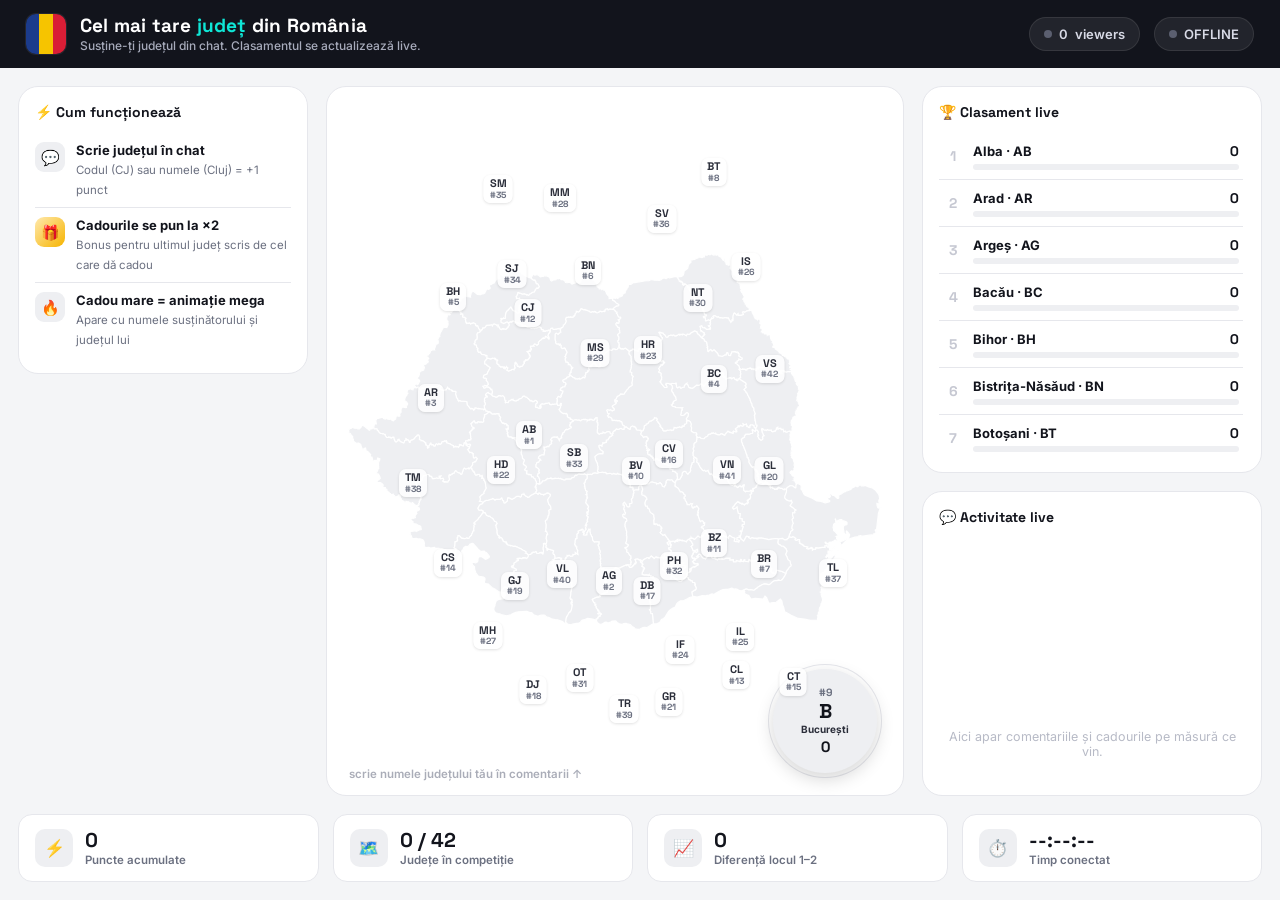
==== static/index.html @ 843eeaa1 "Add files via upload" ====
<!DOCTYPE html>
<html lang="ro">
<head>
<meta charset="UTF-8">
<meta name="viewport" content="width=device-width, initial-scale=1.0">
<title>Cel mai tare județ din România</title>
<link rel="preconnect" href="https://fonts.googleapis.com">
<link href="https://fonts.googleapis.com/css2?family=Space+Grotesk:wght@500;700&family=Inter:wght@500;600;700;800&display=swap" rel="stylesheet">
<link rel="stylesheet" href="/static/style.css">
</head>
<body>
<div class="app">

  <!-- ===================== HEADER ===================== -->
  <header class="header">
    <div class="brand">
      <div class="flag-chip"><i></i><i></i><i></i></div>
      <div>
        <h1>Cel mai tare <b>județ</b> din România</h1>
        <p>Susține-ți județul din chat. Clasamentul se actualizează live.</p>
      </div>
    </div>
    <div class="header-right">
      <div class="pill" id="viewersPill">
        <span class="dot"></span>
        <span id="viewersCount">0</span> viewers
      </div>
      <div class="pill" id="livePill">
        <span class="dot"></span>
        <span id="liveLabel">OFFLINE</span>
      </div>
    </div>
  </header>

  <!-- ===================== MAIN GRID ===================== -->
  <div class="main">

    <!-- LEFT: legenda (doar informativ, fara controale - pagina asta se filmeaza) -->
    <div class="left-col">
      <div class="panel">
        <div class="panel-title">⚡ Cum funcționează</div>
        <div class="legend-item">
          <div class="legend-ic">💬</div>
          <div class="legend-txt">
            <b>Scrie județul în chat</b>
            <span>Codul (CJ) sau numele (Cluj) = +1 punct</span>
          </div>
        </div>
        <div class="legend-item">
          <div class="legend-ic gift">🎁</div>
          <div class="legend-txt">
            <b>Cadourile se pun la ×2</b>
            <span>Bonus pentru ultimul județ scris de cel care dă cadou</span>
          </div>
        </div>
        <div class="legend-item">
          <div class="legend-ic">🔥</div>
          <div class="legend-txt">
            <b>Cadou mare = animație mega</b>
            <span>Apare cu numele susținătorului și județul lui</span>
          </div>
        </div>
      </div>
    </div>

    <!-- CENTER: map -->
    <div class="panel map-col">
      <svg id="map-svg" viewBox="0 0 612.36395 432.29416" xmlns="http://www.w3.org/2000/svg">
        <g id="path-group"></g>
      </svg>
      <div class="map-hint">scrie numele județului tău în comentarii ↑</div>

      <!-- Bucuresti e prea mic pe harta, ca sa fie citibil primeste propriul cerc -->
      <div class="buc-circle" id="bucCircle">
        <span class="buc-rank" id="bucRank">#—</span>
        <span class="buc-code">B</span>
        <span class="buc-name">București</span>
        <span class="buc-score num" id="bucScore">0</span>
      </div>
    </div>

    <!-- RIGHT: leaderboard + activity feed -->
    <div class="right-col">
      <div class="panel board-panel">
        <div class="panel-title">🏆 Clasament live</div>
        <div class="board-list" id="boardList"></div>
      </div>
      <div class="panel feed-panel">
        <div class="panel-title">💬 Activitate live</div>
        <div class="feed-list" id="feedList">
          <div class="feed-empty">Aici apar comentariile și cadourile pe măsură ce vin.</div>
        </div>
      </div>
    </div>

  </div>

  <!-- ===================== BOTTOM STATS ===================== -->
  <div class="stats-bar">
    <div class="stat-card">
      <div class="stat-ic">⚡</div>
      <div>
        <div class="stat-num" id="statTotal">0</div>
        <div class="stat-lbl">Puncte acumulate</div>
      </div>
    </div>
    <div class="stat-card">
      <div class="stat-ic">🗺️</div>
      <div>
        <div class="stat-num" id="statActive">0 / 42</div>
        <div class="stat-lbl">Județe în competiție</div>
      </div>
    </div>
    <div class="stat-card">
      <div class="stat-ic">📈</div>
      <div>
        <div class="stat-num" id="statGap">0</div>
        <div class="stat-lbl">Diferență locul 1–2</div>
      </div>
    </div>
    <div class="stat-card">
      <div class="stat-ic">⏱️</div>
      <div>
        <div class="stat-num" id="statTime">--:--:--</div>
        <div class="stat-lbl">Timp conectat</div>
      </div>
    </div>
  </div>

</div>

<div class="gift-overlay" id="giftOverlay"></div>

<script src="/static/data/romania.js"></script>
<script src="/static/app.js"></script>
</body>
</html>
---- static/style.css ----
:root{
  --ink:#12141C;
  --ink-soft:#2B2E3A;
  --paper:#FFFFFF;
  --canvas:#F4F5F7;
  --line:#E6E7EC;
  --muted:#6B7080;

  --flag-blue:#1B3B8C;
  --flag-yellow:#F6C400;
  --flag-red:#D91E36;

  --cyan:#0FE6D6;
  --pink:#FF2D6A;

  --grey-fill:#EEEFF2;
  --gold:#F6B400;

  --radius-lg:20px;
  --radius-md:14px;
  --radius-sm:9px;
}

*{box-sizing:border-box;}
html,body{
  margin:0;padding:0;
  width:100%; height:100%;
  background:var(--canvas);
  color:var(--ink);
  font-family:'Inter',sans-serif;
  -webkit-font-smoothing:antialiased;
  overflow:hidden;
}
.num, .mono-num{
  font-family:'Space Grotesk',sans-serif;
  font-variant-numeric:tabular-nums;
}

/* ================= LAYOUT ================= */
.app{
  display:flex;
  flex-direction:column;
  width:100vw;height:100vh;
}

/* ---------- HEADER ---------- */
.header{
  flex-shrink:0;
  background:var(--ink);
  color:#fff;
  padding:14px 26px;
  display:flex;
  align-items:center;
  justify-content:space-between;
  gap:20px;
}
.brand{
  display:flex;
  align-items:center;
  gap:14px;
}
.flag-chip{
  width:40px;height:40px;
  border-radius:10px;
  overflow:hidden;
  display:flex;
  flex-shrink:0;
  box-shadow:0 0 0 1px rgba(255,255,255,0.08);
}
.flag-chip i{ flex:1; display:block; }
.flag-chip i:nth-child(1){ background:var(--flag-blue); }
.flag-chip i:nth-child(2){ background:var(--flag-yellow); }
.flag-chip i:nth-child(3){ background:var(--flag-red); }
.brand h1{
  font-family:'Space Grotesk',sans-serif;
  font-size:19px;
  font-weight:700;
  line-height:1.15;
  margin:0;
  letter-spacing:0.2px;
}
.brand h1 b{ color:var(--cyan); font-weight:700; }
.brand p{
  margin:2px 0 0;
  font-size:12px;
  color:#A7ABBB;
  font-weight:500;
}

.header-right{
  display:flex;
  align-items:center;
  gap:14px;
}
.pill{
  display:flex;align-items:center;gap:7px;
  background:rgba(255,255,255,0.07);
  border:1px solid rgba(255,255,255,0.09);
  padding:8px 14px;
  border-radius:30px;
  font-size:13px;
  font-weight:600;
  color:#D8DAE6;
  white-space:nowrap;
}
.pill .dot{
  width:8px;height:8px;border-radius:50%;
  background:#5B5F70;
}
.pill.live .dot{
  background:var(--pink);
  animation:pulseDot 1.1s ease-in-out infinite;
}
.pill.live{ color:#fff; }
@keyframes pulseDot{
  0%,100%{ transform:scale(1); opacity:1; }
  50%{ transform:scale(1.6); opacity:0.5; }
}

/* ================= MAIN GRID ================= */
.main{
  flex:1;
  display:grid;
  grid-template-columns:290px 1fr 340px;
  gap:18px;
  padding:18px;
  min-height:0;
}

.panel{
  background:var(--paper);
  border:1px solid var(--line);
  border-radius:var(--radius-lg);
  padding:16px;
}
.panel-title{
  font-family:'Space Grotesk',sans-serif;
  font-size:14px;
  font-weight:700;
  display:flex;
  align-items:center;
  gap:7px;
  margin:0 0 12px;
}

/* ---------- LEFT COLUMN ---------- */
.left-col{
  display:flex;
  flex-direction:column;
  gap:14px;
  min-height:0;
  overflow-y:auto;
}
.conn-status{
  display:flex;
  align-items:center;
  gap:9px;
  font-size:13px;
  font-weight:700;
  padding:9px 12px;
  border-radius:var(--radius-sm);
  background:var(--grey-fill);
  color:var(--muted);
  margin-bottom:12px;
}
.conn-status .dot{
  width:8px;height:8px;border-radius:50%;
  background:var(--muted);
  flex-shrink:0;
}
.conn-status.on{
  background:#E8FBF6;
  color:#0C8C74;
}
.conn-status.on .dot{
  background:#12C88E;
  animation:pulseDot 1.1s ease-in-out infinite;
}

.field-label{
  font-size:11.5px;
  font-weight:700;
  color:var(--muted);
  margin-bottom:6px;
  display:block;
}
.text-input{
  width:100%;
  font-size:14.5px;
  font-weight:600;
  font-family:'Inter',sans-serif;
  padding:11px 13px;
  border-radius:var(--radius-sm);
  border:1.5px solid var(--line);
  outline:none;
  color:var(--ink);
  background:#fff;
}
.text-input:focus{ border-color:var(--flag-blue); }
.text-input::placeholder{ color:#B7BAC6; font-weight:500; }

.btn{
  border:none; cursor:pointer;
  font-family:'Inter',sans-serif;
  font-weight:700;
  font-size:13.5px;
  border-radius:var(--radius-sm);
  padding:11px 16px;
  transition:transform 0.1s ease, filter 0.15s ease, opacity .15s ease;
  width:100%;
}
.btn:active{ transform:scale(0.97); }
.btn:disabled{ opacity:0.5; cursor:not-allowed; }
.btn-primary{ background:var(--ink); color:#fff; margin-top:9px; }
.btn-primary:hover:not(:disabled){ filter:brightness(1.3); }
.btn-danger{ background:#FCEBEE; color:var(--flag-red); margin-top:9px; }
.btn-danger:hover:not(:disabled){ background:#F8D6DC; }
.btn-ghost{
  background:transparent; color:var(--muted);
  border:1.5px solid var(--line);
  font-size:12.5px; padding:8px 12px;
}
.btn-ghost:hover{ border-color:var(--ink); color:var(--ink); }

.legend-item{
  display:flex; gap:11px; align-items:flex-start;
  padding:9px 0;
  border-bottom:1px solid var(--line);
}
.legend-item:last-child{ border-bottom:none; }
.legend-ic{
  width:30px;height:30px;flex-shrink:0;
  border-radius:9px;
  display:flex;align-items:center;justify-content:center;
  font-size:15px;
  background:var(--grey-fill);
}
.legend-ic.gift{ background:linear-gradient(135deg,#FFE9AE,var(--gold)); }
.legend-txt b{ display:block; font-size:13px; font-weight:700; }
.legend-txt span{ font-size:11.5px; color:var(--muted); }

details.test-mode{ margin-top:2px; }
details.test-mode summary{
  cursor:pointer;
  font-size:12px;
  font-weight:700;
  color:var(--muted);
  list-style:none;
  display:flex;
  align-items:center;
  gap:6px;
  padding:6px 0;
}
details.test-mode summary::-webkit-details-marker{ display:none; }
details.test-mode summary:before{ content:'▸'; transition:transform .15s; }
details.test-mode[open] summary:before{ transform:rotate(90deg); }
.test-body{ display:flex; flex-direction:column; gap:8px; padding-top:8px; }
.test-body .row-btns{ display:flex; gap:8px; }
.test-body .btn{ margin-top:0; }

/* ---------- MAP COLUMN ---------- */
.map-col{
  position:relative;
  display:flex;
  align-items:center;
  justify-content:center;
  padding:10px;
  overflow:hidden;
}
#map-svg{ width:96%; height:96%; }
.jud{
  stroke:#fff;
  stroke-width:1.3;
  fill:var(--grey-fill);
  cursor:pointer;
  transition:fill 0.5s ease, filter 0.25s ease, stroke 0.4s ease, stroke-width 0.3s ease;
}
.jud:hover{ filter:brightness(0.96); }
.jud.pulseGift{ animation:giftPulse 1.15s ease-out; }

/* ---- top 5 judete: contur special pe culoarea rangului ---- */
.jud.top5{ stroke-width:2.4; }
.jud.tier-1{ stroke:#F6C400; filter:drop-shadow(0 0 8px rgba(246,196,0,0.85)); }
.jud.tier-2{ stroke:#9AA0AC; filter:drop-shadow(0 0 6px rgba(154,160,172,0.7)); }
.jud.tier-3{ stroke:#C97A4A; filter:drop-shadow(0 0 6px rgba(201,122,74,0.7)); }
.jud.tier-4{ stroke:#0FE6D6; filter:drop-shadow(0 0 6px rgba(15,230,214,0.65)); }
.jud.tier-5{ stroke:#FF2D6A; filter:drop-shadow(0 0 6px rgba(255,45,106,0.65)); }
@keyframes giftPulse{
  0%{ filter:brightness(1) drop-shadow(0 0 0 rgba(15,230,214,0)); }
  30%{ filter:brightness(1.4) drop-shadow(0 0 24px rgba(15,230,214,0.95)); }
  100%{ filter:brightness(1) drop-shadow(0 0 0 rgba(15,230,214,0)); }
}

.rank-badge{
  position:absolute;
  transform:translate(-50%,-50%);
  pointer-events:none;
  display:flex; flex-direction:column; align-items:center;
  gap:1px;
  padding:3px 6px;
  border-radius:7px;
  background:rgba(255,255,255,0.82);
  box-shadow:0 1px 3px rgba(0,0,0,0.12);
  font-family:'Space Grotesk',sans-serif;
  font-weight:700;
  font-size:11px;
  color:var(--ink-soft);
  line-height:1.05;
  white-space:nowrap;
}
.rank-badge .rk{
  font-size:9px;
  color:var(--muted);
  font-weight:700;
}
/* top 5 judete: badge colorat dupa rang */
.rank-badge.tier-1{ background:#FFF6DA; color:#8A6400; box-shadow:0 0 0 1.5px #F6C400; }
.rank-badge.tier-1 .rk{ color:#B98A00; }
.rank-badge.tier-2{ background:#F1F2F5; color:#4B5160; box-shadow:0 0 0 1.5px #9AA0AC; }
.rank-badge.tier-2 .rk{ color:#767C89; }
.rank-badge.tier-3{ background:#FBEBE0; color:#8A4A22; box-shadow:0 0 0 1.5px #C97A4A; }
.rank-badge.tier-3 .rk{ color:#A05F32; }
.rank-badge.tier-4{ background:#E3FBF9; color:#0A7E76; box-shadow:0 0 0 1.5px #0FE6D6; }
.rank-badge.tier-4 .rk{ color:#0A9B90; }
.rank-badge.tier-5{ background:#FFE9F0; color:#B4184A; box-shadow:0 0 0 1.5px #FF2D6A; }
.rank-badge.tier-5 .rk{ color:#D91E58; }
.rank-badge.tier-1{ font-size:12.5px; }

.map-hint{
  position:absolute;
  bottom:14px; left:22px;
  font-size:11.5px;
  color:#AAADB8;
  font-weight:600;
}

/* ---- cercul separat pentru Bucuresti (prea mic pe harta reala) ---- */
.buc-circle{
  position:absolute;
  right:26px; bottom:22px;
  width:104px; height:104px;
  border-radius:50%;
  background:var(--grey-fill);
  display:flex; flex-direction:column; align-items:center; justify-content:center;
  gap:1px;
  box-shadow:0 6px 18px rgba(0,0,0,0.16), 0 0 0 4px #fff, 0 0 0 5px var(--line);
  cursor:default;
  transition:background 0.5s ease, box-shadow 0.3s ease;
}
.buc-circle .buc-rank{
  font-family:'Space Grotesk',sans-serif;
  font-size:10.5px; font-weight:700; color:var(--muted);
}
.buc-circle .buc-code{
  font-family:'Space Grotesk',sans-serif;
  font-size:20px; font-weight:700; color:var(--ink); line-height:1.1;
}
.buc-circle .buc-name{
  font-size:10px; font-weight:700; color:var(--ink-soft);
}
.buc-circle .buc-score{
  font-size:15px; font-weight:700; color:var(--ink); margin-top:1px;
}
.buc-circle.pulseGift{ animation:giftPulse 1.15s ease-out; }
.buc-circle.top5{ box-shadow:0 6px 18px rgba(0,0,0,0.16), 0 0 0 4px #fff, 0 0 0 6px currentColor; }
.buc-circle.tier-1{ color:#F6C400; }
.buc-circle.tier-2{ color:#9AA0AC; }
.buc-circle.tier-3{ color:#C97A4A; }
.buc-circle.tier-4{ color:#0FE6D6; }
.buc-circle.tier-5{ color:#FF2D6A; }

/* floating +1 / +2 pop */
.float-pop{
  position:fixed;
  font-family:'Space Grotesk',sans-serif;
  font-weight:700;
  font-size:22px;
  color:var(--flag-red);
  pointer-events:none;
  z-index:40;
  animation:floatUp 1.15s ease-out forwards;
  text-shadow:0 0 4px #fff,0 0 4px #fff;
}
.float-pop.gift{ color:#0C8C74; font-size:26px; }
@keyframes floatUp{
  0%{ opacity:0; transform:translate(-50%,0) scale(0.6); }
  15%{ opacity:1; transform:translate(-50%,-8px) scale(1.15); }
  100%{ opacity:0; transform:translate(-50%,-72px) scale(1); }
}
.hit-badge{
  position:fixed;
  transform:translate(-50%,-140%);
  background:var(--ink);
  color:#fff;
  font-weight:700;
  font-size:12.5px;
  padding:5px 11px;
  border-radius:8px;
  white-space:nowrap;
  pointer-events:none;
  z-index:40;
  animation:badgeIn 1.2s ease-out forwards;
}
.hit-badge.gift{ background:linear-gradient(120deg,var(--cyan),var(--pink)); color:#fff; }
@keyframes badgeIn{
  0%{ opacity:0; transform:translate(-50%,-115%) scale(0.7); }
  15%{ opacity:1; transform:translate(-50%,-142%) scale(1); }
  80%{ opacity:1; }
  100%{ opacity:0; transform:translate(-50%,-158%) scale(1); }
}

/* ---------- RIGHT COLUMN ---------- */
.right-col{
  display:flex;
  flex-direction:column;
  gap:18px;
  min-height:0;
}
.board-panel{ flex:1.3; display:flex; flex-direction:column; min-height:0; }
.feed-panel{ flex:1; display:flex; flex-direction:column; min-height:0; }

.board-list{ flex:1; overflow-y:auto; padding-right:2px; }
.board-row{
  display:flex; align-items:center; gap:10px;
  padding:9px 4px;
  border-bottom:1px solid var(--line);
}
.board-row:last-child{ border-bottom:none; }
.board-row .rank{
  font-family:'Space Grotesk',sans-serif;
  font-weight:700;
  font-size:14px;
  width:20px; text-align:center;
  color:#C6C8D2;
  flex-shrink:0;
}
.board-row.tier-1{ background:linear-gradient(90deg,#FFF8E1,#fff); }
.board-row.tier-1 .rank{ color:#F6C400; }
.board-row.tier-2{ background:linear-gradient(90deg,#F4F5F7,#fff); }
.board-row.tier-2 .rank{ color:#9AA0AC; }
.board-row.tier-3{ background:linear-gradient(90deg,#FBEEE6,#fff); }
.board-row.tier-3 .rank{ color:#C97A4A; }
.board-row.tier-4{ background:linear-gradient(90deg,#E9FFFD,#fff); }
.board-row.tier-4 .rank{ color:#0FE6D6; }
.board-row.tier-5{ background:linear-gradient(90deg,#FFEDF3,#fff); }
.board-row.tier-5 .rank{ color:#FF2D6A; }
.board-main{ flex:1; min-width:0; }
.board-top{
  display:flex; justify-content:space-between; align-items:baseline;
  margin-bottom:4px;
}
.board-name{
  font-size:13px; font-weight:700;
  white-space:nowrap; overflow:hidden; text-overflow:ellipsis;
}
.board-score{
  font-family:'Space Grotesk',sans-serif;
  font-weight:700; font-size:14px; flex-shrink:0; margin-left:8px;
}
.board-bar-track{
  height:6px; border-radius:4px; background:var(--grey-fill); overflow:hidden;
}
.board-bar-fill{
  height:100%; border-radius:4px;
  background:linear-gradient(90deg,var(--flag-blue),var(--pink));
  transition:width 0.6s cubic-bezier(.4,0,.2,1);
}
.board-row.bump .board-score{ animation:scoreBump 0.4s ease; }
@keyframes scoreBump{
  0%{ transform:scale(1); }
  40%{ transform:scale(1.25); color:var(--flag-red); }
  100%{ transform:scale(1); }
}

.feed-list{
  flex:1; overflow-y:auto; display:flex; flex-direction:column-reverse; gap:7px;
}
.feed-item{
  display:flex; align-items:center; gap:9px;
  font-size:12.5px;
  padding:7px 9px;
  border-radius:var(--radius-sm);
  background:var(--grey-fill);
  animation:feedIn 0.35s ease;
}
.feed-item.gift{ background:linear-gradient(90deg,#E8FFFC,#FFF0F5); }
.feed-item.mega{
  background:linear-gradient(90deg,#FFF3D6,#FFE1EC);
  box-shadow:0 0 0 1.5px var(--gold) inset;
  font-weight:700;
}
@keyframes feedIn{
  0%{ opacity:0; transform:translateY(-6px); }
  100%{ opacity:1; transform:translateY(0); }
}
.feed-item .fu{ font-weight:700; color:var(--ink); white-space:nowrap; overflow:hidden; text-overflow:ellipsis; max-width:110px; }
.feed-item .fc{ color:var(--muted); flex-shrink:0; }
.feed-item .fp{ margin-left:auto; font-family:'Space Grotesk',sans-serif; font-weight:700; flex-shrink:0; }
.feed-item.gift .fp{ color:#0C8C74; }
.feed-empty{ color:#B7BAC6; font-size:12.5px; text-align:center; padding:20px 0; }

/* ---------- BOTTOM STATS ---------- */
.stats-bar{
  flex-shrink:0;
  display:grid;
  grid-template-columns:repeat(4,1fr);
  gap:14px;
  padding:0 18px 18px;
}
.stat-card{
  background:var(--paper);
  border:1px solid var(--line);
  border-radius:var(--radius-md);
  padding:14px 16px;
  display:flex; align-items:center; gap:12px;
}
.stat-ic{
  width:38px;height:38px;border-radius:10px;
  display:flex;align-items:center;justify-content:center;
  font-size:17px; flex-shrink:0;
  background:var(--grey-fill);
}
.stat-num{
  font-family:'Space Grotesk',sans-serif;
  font-weight:700; font-size:20px; line-height:1;
}
.stat-lbl{ font-size:11.5px; color:var(--muted); font-weight:600; margin-top:3px; }

/* ================= GIFT OVERLAY ================= */
.gift-overlay{
  position:fixed; inset:0;
  display:flex; align-items:center; justify-content:center;
  pointer-events:none; z-index:80;
}
.gift-card{
  background:#fff;
  border-radius:26px;
  padding:30px 54px;
  text-align:center;
  box-shadow:0 24px 70px rgba(0,0,0,0.22);
  opacity:0;
  transform:scale(0.4) rotate(-4deg);
  border:5px solid transparent;
  background-image:linear-gradient(#fff,#fff), linear-gradient(120deg,var(--cyan),var(--pink));
  background-origin:border-box;
  background-clip:padding-box, border-box;
}
.gift-card.show{ animation:giftIn 2.5s cubic-bezier(.2,1.4,.4,1) forwards; }
@keyframes giftIn{
  0%{ opacity:0; transform:scale(0.3) rotate(-6deg); }
  12%{ opacity:1; transform:scale(1.1) rotate(2deg); }
  20%{ transform:scale(1) rotate(0deg); }
  82%{ opacity:1; transform:scale(1) rotate(0deg); }
  100%{ opacity:0; transform:scale(0.92) rotate(0deg); }
}
.gift-card .ic{ font-size:48px; display:block; margin-bottom:6px; }
.gift-card .gu{ font-size:14px; font-weight:700; color:var(--muted); }
.gift-card .jn{
  font-family:'Space Grotesk',sans-serif;
  font-size:42px; font-weight:700;
  text-transform:uppercase;
  margin-top:2px;
}
.gift-card .sub{
  margin-top:8px; font-weight:700; font-size:16px;
  background:linear-gradient(120deg,var(--cyan),var(--pink));
  -webkit-background-clip:text; background-clip:text; color:transparent;
  letter-spacing:0.3px;
}

/* ---- cadou MEGA (peste pragul de puncte) - animatie mai mare, mai lunga ---- */
.gift-card.mega{
  padding:38px 68px;
  background-image:linear-gradient(#fff,#fff), linear-gradient(120deg,var(--gold),var(--pink),var(--cyan));
  border-width:6px;
}
.gift-card.mega.show{ animation:megaIn 4.2s cubic-bezier(.2,1.4,.4,1) forwards; }
@keyframes megaIn{
  0%{ opacity:0; transform:scale(0.25) rotate(-8deg); }
  10%{ opacity:1; transform:scale(1.18) rotate(3deg); }
  18%{ transform:scale(1) rotate(0deg); }
  90%{ opacity:1; transform:scale(1) rotate(0deg); }
  100%{ opacity:0; transform:scale(0.94) rotate(0deg); }
}
.gift-card.mega .mega-tag{
  display:inline-block;
  background:linear-gradient(120deg,var(--gold),var(--pink));
  color:#fff;
  font-weight:800;
  font-size:12.5px;
  letter-spacing:0.6px;
  padding:5px 14px;
  border-radius:20px;
  margin-bottom:12px;
  animation:tagPulse 1s ease-in-out infinite;
}
@keyframes tagPulse{
  0%,100%{ transform:scale(1); }
  50%{ transform:scale(1.06); }
}
.gift-card.mega .ic{ font-size:58px; }
.gift-card.mega .gu{ font-size:16px; }
.gift-card.mega .gu-user{ font-weight:800; color:var(--ink); }
.gift-card.mega .jn{ font-size:52px; }
.confetti{
  position:fixed; top:-20px;
  width:9px;height:15px;
  z-index:79; pointer-events:none;
  animation-name:confettiFall;
  animation-timing-function:cubic-bezier(.4,0,.6,1);
  animation-fill-mode:forwards;
}
@keyframes confettiFall{
  0%{ transform:translateY(0) rotate(0deg); opacity:1; }
  100%{ transform:translateY(105vh) rotate(600deg); opacity:0.9; }
}

/* scrollbars slim */
.left-col::-webkit-scrollbar, .board-list::-webkit-scrollbar, .feed-list::-webkit-scrollbar{ width:5px; }
.left-col::-webkit-scrollbar-thumb, .board-list::-webkit-scrollbar-thumb, .feed-list::-webkit-scrollbar-thumb{
  background:#DDDFE6; border-radius:5px;
}

@media (max-width: 1180px){
  .main{ grid-template-columns:250px 1fr 300px; }
}
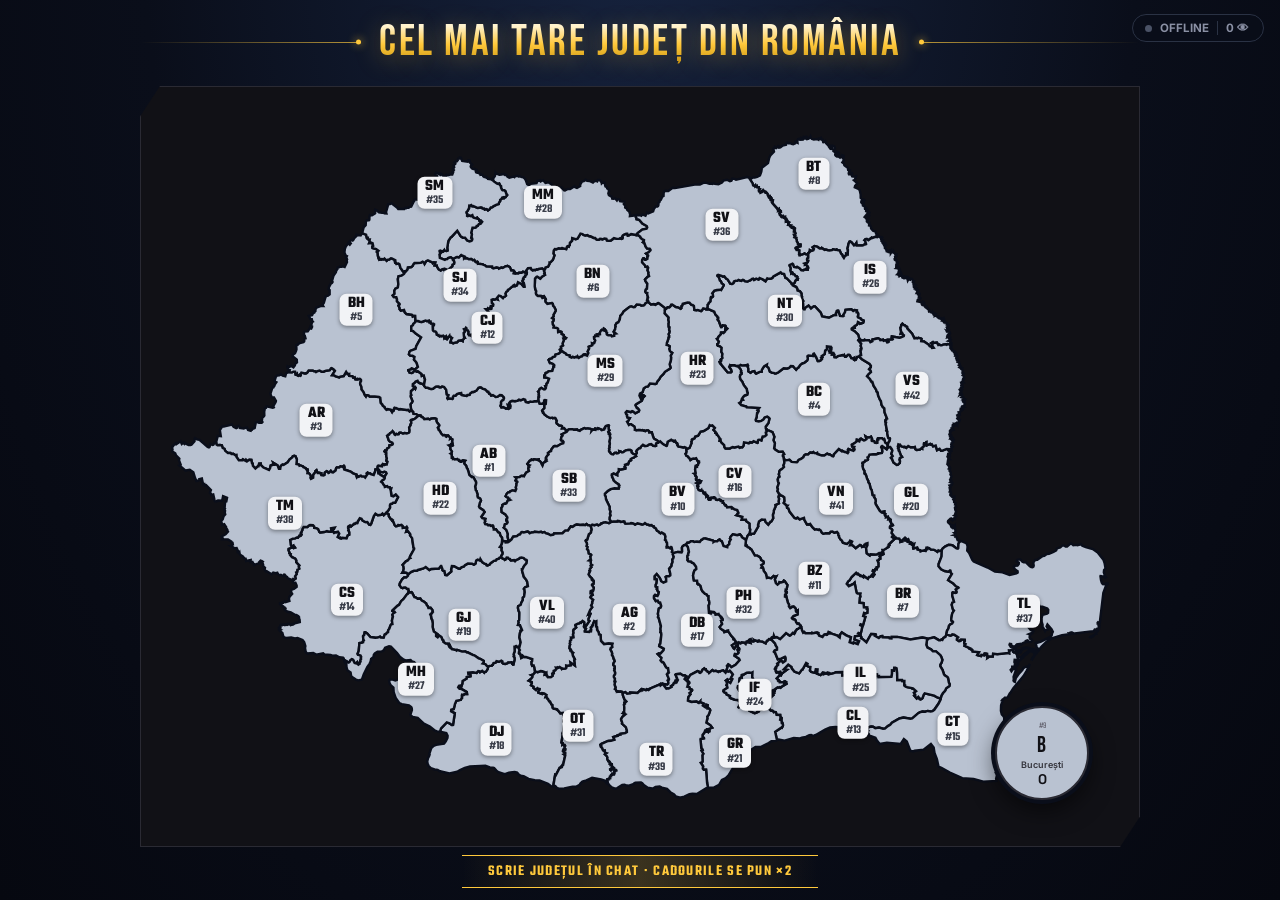
==== commit 52c0498e: "Add files via upload" ====
--- a/static/index.html
+++ b/static/index.html
@@ -5,131 +5,43 @@
 <meta name="viewport" content="width=device-width, initial-scale=1.0">
 <title>Cel mai tare județ din România</title>
 <link rel="preconnect" href="https://fonts.googleapis.com">
-<link href="https://fonts.googleapis.com/css2?family=Space+Grotesk:wght@500;700&family=Inter:wght@500;600;700;800&display=swap" rel="stylesheet">
+<link href="https://fonts.googleapis.com/css2?family=Anton&family=Bebas+Neue&family=Space+Grotesk:wght@500;700&family=Baloo+2:wght@700;800&family=Inter:wght@500;600;700;800&family=Teko:wght@500;600;700&display=swap" rel="stylesheet">
 <link rel="stylesheet" href="/static/style.css">
 </head>
 <body>
-<div class="app">
+<div class="stage">
 
-  <!-- ===================== HEADER ===================== -->
-  <header class="header">
-    <div class="brand">
-      <div class="flag-chip"><i></i><i></i><i></i></div>
-      <div>
-        <h1>Cel mai tare <b>județ</b> din România</h1>
-        <p>Susține-ți județul din chat. Clasamentul se actualizează live.</p>
-      </div>
-    </div>
-    <div class="header-right">
-      <div class="pill" id="viewersPill">
-        <span class="dot"></span>
-        <span id="viewersCount">0</span> viewers
-      </div>
-      <div class="pill" id="livePill">
-        <span class="dot"></span>
-        <span id="liveLabel">OFFLINE</span>
-      </div>
-    </div>
-  </header>
-
-  <!-- ===================== MAIN GRID ===================== -->
-  <div class="main">
-
-    <!-- LEFT: legenda (doar informativ, fara controale - pagina asta se filmeaza) -->
-    <div class="left-col">
-      <div class="panel">
-        <div class="panel-title">⚡ Cum funcționează</div>
-        <div class="legend-item">
-          <div class="legend-ic">💬</div>
-          <div class="legend-txt">
-            <b>Scrie județul în chat</b>
-            <span>Codul (CJ) sau numele (Cluj) = +1 punct</span>
-          </div>
-        </div>
-        <div class="legend-item">
-          <div class="legend-ic gift">🎁</div>
-          <div class="legend-txt">
-            <b>Cadourile se pun la ×2</b>
-            <span>Bonus pentru ultimul județ scris de cel care dă cadou</span>
-          </div>
-        </div>
-        <div class="legend-item">
-          <div class="legend-ic">🔥</div>
-          <div class="legend-txt">
-            <b>Cadou mare = animație mega</b>
-            <span>Apare cu numele susținătorului și județul lui</span>
-          </div>
-        </div>
-      </div>
-    </div>
-
-    <!-- CENTER: map -->
-    <div class="panel map-col">
-      <svg id="map-svg" viewBox="0 0 612.36395 432.29416" xmlns="http://www.w3.org/2000/svg">
-        <g id="path-group"></g>
-      </svg>
-      <div class="map-hint">scrie numele județului tău în comentarii ↑</div>
-
-      <!-- Bucuresti e prea mic pe harta, ca sa fie citibil primeste propriul cerc -->
-      <div class="buc-circle" id="bucCircle">
-        <span class="buc-rank" id="bucRank">#—</span>
-        <span class="buc-code">B</span>
-        <span class="buc-name">București</span>
-        <span class="buc-score num" id="bucScore">0</span>
-      </div>
-    </div>
-
-    <!-- RIGHT: leaderboard + activity feed -->
-    <div class="right-col">
-      <div class="panel board-panel">
-        <div class="panel-title">🏆 Clasament live</div>
-        <div class="board-list" id="boardList"></div>
-      </div>
-      <div class="panel feed-panel">
-        <div class="panel-title">💬 Activitate live</div>
-        <div class="feed-list" id="feedList">
-          <div class="feed-empty">Aici apar comentariile și cadourile pe măsură ce vin.</div>
-        </div>
-      </div>
-    </div>
-
+  <div class="status-pill" id="statusPill">
+    <span class="dot"></span>
+    <span id="statusLabel">OFFLINE</span>
+    <span class="viewers"><span id="viewersCount">0</span> 👁</span>
   </div>
 
-  <!-- ===================== BOTTOM STATS ===================== -->
-  <div class="stats-bar">
-    <div class="stat-card">
-      <div class="stat-ic">⚡</div>
-      <div>
-        <div class="stat-num" id="statTotal">0</div>
-        <div class="stat-lbl">Puncte acumulate</div>
-      </div>
-    </div>
-    <div class="stat-card">
-      <div class="stat-ic">🗺️</div>
-      <div>
-        <div class="stat-num" id="statActive">0 / 42</div>
-        <div class="stat-lbl">Județe în competiție</div>
-      </div>
-    </div>
-    <div class="stat-card">
-      <div class="stat-ic">📈</div>
-      <div>
-        <div class="stat-num" id="statGap">0</div>
-        <div class="stat-lbl">Diferență locul 1–2</div>
-      </div>
-    </div>
-    <div class="stat-card">
-      <div class="stat-ic">⏱️</div>
-      <div>
-        <div class="stat-num" id="statTime">--:--:--</div>
-        <div class="stat-lbl">Timp conectat</div>
-      </div>
+  <div class="titlebar">
+    <span class="tline"></span>
+    <h1>CEL MAI TARE JUDEȚ DIN ROMÂNIA</h1>
+    <span class="tline right"></span>
+  </div>
+
+  <div class="supporters-bar" id="supportersBar"></div>
+
+  <div class="map-wrap">
+    <svg id="map-svg" viewBox="0 0 612.36395 432.29416" xmlns="http://www.w3.org/2000/svg">
+      <g id="path-group"></g>
+    </svg>
+    <div class="buc-circle" id="bucCircle">
+      <span class="buc-rank">#—</span>
+      <span class="buc-code">B</span>
+      <span class="buc-name">București</span>
+      <span class="buc-score">0</span>
     </div>
   </div>
 
+  <div class="cta-bar">SCRIE JUDEȚUL ÎN CHAT · CADOURILE SE PUN ×2</div>
+
 </div>
 
-<div class="gift-overlay" id="giftOverlay"></div>
+<div class="gift-layer" id="giftLayer"></div>
 
 <script src="/static/data/romania.js"></script>
 <script src="/static/app.js"></script>
--- a/static/style.css
+++ b/static/style.css
@@ -1,626 +1,202 @@
+
 :root{
-  --ink:#12141C;
-  --ink-soft:#2B2E3A;
-  --paper:#FFFFFF;
-  --canvas:#F4F5F7;
-  --line:#E6E7EC;
-  --muted:#6B7080;
-
-  --flag-blue:#1B3B8C;
-  --flag-yellow:#F6C400;
-  --flag-red:#D91E36;
-
-  --cyan:#0FE6D6;
-  --pink:#FF2D6A;
-
-  --grey-fill:#EEEFF2;
-  --gold:#F6B400;
-
-  --radius-lg:20px;
-  --radius-md:14px;
-  --radius-sm:9px;
-}
-
+  --bg:#0A0A0D; --ink:#fff; --muted:#9A9AA6;
+  --common:#B8BCC4; --rare:#4FC3F7; --epic:#C86DFF; --legendary:#FFC93C;
+  --zero-fill:#B9C2D1;
+}
 *{box-sizing:border-box;}
-html,body{
-  margin:0;padding:0;
-  width:100%; height:100%;
-  background:var(--canvas);
+html,body{margin:0;padding:0;width:100%;height:100%;
+  background:radial-gradient(ellipse at 50% -10%, #16233F 0%, #0A0E1A 55%, #060810 100%);
   color:var(--ink);
-  font-family:'Inter',sans-serif;
-  -webkit-font-smoothing:antialiased;
-  overflow:hidden;
-}
-.num, .mono-num{
-  font-family:'Space Grotesk',sans-serif;
-  font-variant-numeric:tabular-nums;
-}
-
-/* ================= LAYOUT ================= */
-.app{
-  display:flex;
-  flex-direction:column;
-  width:100vw;height:100vh;
-}
-
-/* ---------- HEADER ---------- */
-.header{
-  flex-shrink:0;
-  background:var(--ink);
-  color:#fff;
-  padding:14px 26px;
-  display:flex;
-  align-items:center;
-  justify-content:space-between;
-  gap:20px;
-}
-.brand{
-  display:flex;
-  align-items:center;
-  gap:14px;
-}
-.flag-chip{
-  width:40px;height:40px;
-  border-radius:10px;
-  overflow:hidden;
-  display:flex;
-  flex-shrink:0;
-  box-shadow:0 0 0 1px rgba(255,255,255,0.08);
-}
-.flag-chip i{ flex:1; display:block; }
-.flag-chip i:nth-child(1){ background:var(--flag-blue); }
-.flag-chip i:nth-child(2){ background:var(--flag-yellow); }
-.flag-chip i:nth-child(3){ background:var(--flag-red); }
-.brand h1{
-  font-family:'Space Grotesk',sans-serif;
-  font-size:19px;
-  font-weight:700;
-  line-height:1.15;
-  margin:0;
-  letter-spacing:0.2px;
-}
-.brand h1 b{ color:var(--cyan); font-weight:700; }
-.brand p{
-  margin:2px 0 0;
-  font-size:12px;
-  color:#A7ABBB;
-  font-weight:500;
-}
-
-.header-right{
-  display:flex;
-  align-items:center;
-  gap:14px;
-}
-.pill{
-  display:flex;align-items:center;gap:7px;
-  background:rgba(255,255,255,0.07);
-  border:1px solid rgba(255,255,255,0.09);
-  padding:8px 14px;
-  border-radius:30px;
-  font-size:13px;
-  font-weight:600;
-  color:#D8DAE6;
-  white-space:nowrap;
-}
-.pill .dot{
-  width:8px;height:8px;border-radius:50%;
-  background:#5B5F70;
-}
-.pill.live .dot{
-  background:var(--pink);
-  animation:pulseDot 1.1s ease-in-out infinite;
-}
-.pill.live{ color:#fff; }
-@keyframes pulseDot{
-  0%,100%{ transform:scale(1); opacity:1; }
-  50%{ transform:scale(1.6); opacity:0.5; }
-}
-
-/* ================= MAIN GRID ================= */
-.main{
-  flex:1;
-  display:grid;
-  grid-template-columns:290px 1fr 340px;
-  gap:18px;
-  padding:18px;
-  min-height:0;
-}
-
-.panel{
-  background:var(--paper);
-  border:1px solid var(--line);
-  border-radius:var(--radius-lg);
-  padding:16px;
-}
-.panel-title{
-  font-family:'Space Grotesk',sans-serif;
-  font-size:14px;
-  font-weight:700;
-  display:flex;
-  align-items:center;
-  gap:7px;
-  margin:0 0 12px;
-}
-
-/* ---------- LEFT COLUMN ---------- */
-.left-col{
-  display:flex;
-  flex-direction:column;
-  gap:14px;
-  min-height:0;
-  overflow-y:auto;
-}
-.conn-status{
-  display:flex;
-  align-items:center;
-  gap:9px;
-  font-size:13px;
-  font-weight:700;
-  padding:9px 12px;
-  border-radius:var(--radius-sm);
-  background:var(--grey-fill);
-  color:var(--muted);
-  margin-bottom:12px;
-}
-.conn-status .dot{
-  width:8px;height:8px;border-radius:50%;
-  background:var(--muted);
-  flex-shrink:0;
-}
-.conn-status.on{
-  background:#E8FBF6;
-  color:#0C8C74;
-}
-.conn-status.on .dot{
-  background:#12C88E;
-  animation:pulseDot 1.1s ease-in-out infinite;
-}
-
-.field-label{
-  font-size:11.5px;
-  font-weight:700;
-  color:var(--muted);
-  margin-bottom:6px;
-  display:block;
-}
-.text-input{
-  width:100%;
-  font-size:14.5px;
-  font-weight:600;
-  font-family:'Inter',sans-serif;
-  padding:11px 13px;
-  border-radius:var(--radius-sm);
-  border:1.5px solid var(--line);
-  outline:none;
-  color:var(--ink);
-  background:#fff;
-}
-.text-input:focus{ border-color:var(--flag-blue); }
-.text-input::placeholder{ color:#B7BAC6; font-weight:500; }
-
-.btn{
-  border:none; cursor:pointer;
-  font-family:'Inter',sans-serif;
-  font-weight:700;
-  font-size:13.5px;
-  border-radius:var(--radius-sm);
-  padding:11px 16px;
-  transition:transform 0.1s ease, filter 0.15s ease, opacity .15s ease;
-  width:100%;
-}
-.btn:active{ transform:scale(0.97); }
-.btn:disabled{ opacity:0.5; cursor:not-allowed; }
-.btn-primary{ background:var(--ink); color:#fff; margin-top:9px; }
-.btn-primary:hover:not(:disabled){ filter:brightness(1.3); }
-.btn-danger{ background:#FCEBEE; color:var(--flag-red); margin-top:9px; }
-.btn-danger:hover:not(:disabled){ background:#F8D6DC; }
-.btn-ghost{
-  background:transparent; color:var(--muted);
-  border:1.5px solid var(--line);
-  font-size:12.5px; padding:8px 12px;
-}
-.btn-ghost:hover{ border-color:var(--ink); color:var(--ink); }
-
-.legend-item{
-  display:flex; gap:11px; align-items:flex-start;
-  padding:9px 0;
-  border-bottom:1px solid var(--line);
-}
-.legend-item:last-child{ border-bottom:none; }
-.legend-ic{
-  width:30px;height:30px;flex-shrink:0;
-  border-radius:9px;
-  display:flex;align-items:center;justify-content:center;
-  font-size:15px;
-  background:var(--grey-fill);
-}
-.legend-ic.gift{ background:linear-gradient(135deg,#FFE9AE,var(--gold)); }
-.legend-txt b{ display:block; font-size:13px; font-weight:700; }
-.legend-txt span{ font-size:11.5px; color:var(--muted); }
-
-details.test-mode{ margin-top:2px; }
-details.test-mode summary{
-  cursor:pointer;
-  font-size:12px;
-  font-weight:700;
-  color:var(--muted);
-  list-style:none;
-  display:flex;
-  align-items:center;
-  gap:6px;
-  padding:6px 0;
-}
-details.test-mode summary::-webkit-details-marker{ display:none; }
-details.test-mode summary:before{ content:'▸'; transition:transform .15s; }
-details.test-mode[open] summary:before{ transform:rotate(90deg); }
-.test-body{ display:flex; flex-direction:column; gap:8px; padding-top:8px; }
-.test-body .row-btns{ display:flex; gap:8px; }
-.test-body .btn{ margin-top:0; }
-
-/* ---------- MAP COLUMN ---------- */
-.map-col{
-  position:relative;
-  display:flex;
-  align-items:center;
-  justify-content:center;
-  padding:10px;
-  overflow:hidden;
-}
-#map-svg{ width:96%; height:96%; }
-.jud{
-  stroke:#fff;
-  stroke-width:1.3;
-  fill:var(--grey-fill);
-  cursor:pointer;
-  transition:fill 0.5s ease, filter 0.25s ease, stroke 0.4s ease, stroke-width 0.3s ease;
-}
-.jud:hover{ filter:brightness(0.96); }
-.jud.pulseGift{ animation:giftPulse 1.15s ease-out; }
-
-/* ---- top 5 judete: contur special pe culoarea rangului ---- */
-.jud.top5{ stroke-width:2.4; }
-.jud.tier-1{ stroke:#F6C400; filter:drop-shadow(0 0 8px rgba(246,196,0,0.85)); }
-.jud.tier-2{ stroke:#9AA0AC; filter:drop-shadow(0 0 6px rgba(154,160,172,0.7)); }
-.jud.tier-3{ stroke:#C97A4A; filter:drop-shadow(0 0 6px rgba(201,122,74,0.7)); }
-.jud.tier-4{ stroke:#0FE6D6; filter:drop-shadow(0 0 6px rgba(15,230,214,0.65)); }
-.jud.tier-5{ stroke:#FF2D6A; filter:drop-shadow(0 0 6px rgba(255,45,106,0.65)); }
-@keyframes giftPulse{
-  0%{ filter:brightness(1) drop-shadow(0 0 0 rgba(15,230,214,0)); }
-  30%{ filter:brightness(1.4) drop-shadow(0 0 24px rgba(15,230,214,0.95)); }
-  100%{ filter:brightness(1) drop-shadow(0 0 0 rgba(15,230,214,0)); }
-}
-
-.rank-badge{
-  position:absolute;
-  transform:translate(-50%,-50%);
-  pointer-events:none;
-  display:flex; flex-direction:column; align-items:center;
-  gap:1px;
-  padding:3px 6px;
-  border-radius:7px;
-  background:rgba(255,255,255,0.82);
-  box-shadow:0 1px 3px rgba(0,0,0,0.12);
-  font-family:'Space Grotesk',sans-serif;
-  font-weight:700;
-  font-size:11px;
-  color:var(--ink-soft);
-  line-height:1.05;
-  white-space:nowrap;
-}
-.rank-badge .rk{
-  font-size:9px;
-  color:var(--muted);
-  font-weight:700;
-}
-/* top 5 judete: badge colorat dupa rang */
-.rank-badge.tier-1{ background:#FFF6DA; color:#8A6400; box-shadow:0 0 0 1.5px #F6C400; }
-.rank-badge.tier-1 .rk{ color:#B98A00; }
-.rank-badge.tier-2{ background:#F1F2F5; color:#4B5160; box-shadow:0 0 0 1.5px #9AA0AC; }
-.rank-badge.tier-2 .rk{ color:#767C89; }
-.rank-badge.tier-3{ background:#FBEBE0; color:#8A4A22; box-shadow:0 0 0 1.5px #C97A4A; }
-.rank-badge.tier-3 .rk{ color:#A05F32; }
-.rank-badge.tier-4{ background:#E3FBF9; color:#0A7E76; box-shadow:0 0 0 1.5px #0FE6D6; }
-.rank-badge.tier-4 .rk{ color:#0A9B90; }
-.rank-badge.tier-5{ background:#FFE9F0; color:#B4184A; box-shadow:0 0 0 1.5px #FF2D6A; }
-.rank-badge.tier-5 .rk{ color:#D91E58; }
-.rank-badge.tier-1{ font-size:12.5px; }
-
-.map-hint{
-  position:absolute;
-  bottom:14px; left:22px;
-  font-size:11.5px;
-  color:#AAADB8;
-  font-weight:600;
-}
-
-/* ---- cercul separat pentru Bucuresti (prea mic pe harta reala) ---- */
-.buc-circle{
-  position:absolute;
-  right:26px; bottom:22px;
-  width:104px; height:104px;
-  border-radius:50%;
-  background:var(--grey-fill);
-  display:flex; flex-direction:column; align-items:center; justify-content:center;
-  gap:1px;
-  box-shadow:0 6px 18px rgba(0,0,0,0.16), 0 0 0 4px #fff, 0 0 0 5px var(--line);
-  cursor:default;
-  transition:background 0.5s ease, box-shadow 0.3s ease;
-}
-.buc-circle .buc-rank{
-  font-family:'Space Grotesk',sans-serif;
-  font-size:10.5px; font-weight:700; color:var(--muted);
-}
-.buc-circle .buc-code{
-  font-family:'Space Grotesk',sans-serif;
-  font-size:20px; font-weight:700; color:var(--ink); line-height:1.1;
-}
-.buc-circle .buc-name{
-  font-size:10px; font-weight:700; color:var(--ink-soft);
-}
-.buc-circle .buc-score{
-  font-size:15px; font-weight:700; color:var(--ink); margin-top:1px;
-}
-.buc-circle.pulseGift{ animation:giftPulse 1.15s ease-out; }
-.buc-circle.top5{ box-shadow:0 6px 18px rgba(0,0,0,0.16), 0 0 0 4px #fff, 0 0 0 6px currentColor; }
-.buc-circle.tier-1{ color:#F6C400; }
-.buc-circle.tier-2{ color:#9AA0AC; }
-.buc-circle.tier-3{ color:#C97A4A; }
-.buc-circle.tier-4{ color:#0FE6D6; }
-.buc-circle.tier-5{ color:#FF2D6A; }
-
-/* floating +1 / +2 pop */
-.float-pop{
-  position:fixed;
-  font-family:'Space Grotesk',sans-serif;
-  font-weight:700;
-  font-size:22px;
-  color:var(--flag-red);
-  pointer-events:none;
-  z-index:40;
-  animation:floatUp 1.15s ease-out forwards;
-  text-shadow:0 0 4px #fff,0 0 4px #fff;
-}
-.float-pop.gift{ color:#0C8C74; font-size:26px; }
-@keyframes floatUp{
-  0%{ opacity:0; transform:translate(-50%,0) scale(0.6); }
-  15%{ opacity:1; transform:translate(-50%,-8px) scale(1.15); }
-  100%{ opacity:0; transform:translate(-50%,-72px) scale(1); }
-}
-.hit-badge{
-  position:fixed;
-  transform:translate(-50%,-140%);
-  background:var(--ink);
-  color:#fff;
-  font-weight:700;
-  font-size:12.5px;
-  padding:5px 11px;
-  border-radius:8px;
-  white-space:nowrap;
-  pointer-events:none;
-  z-index:40;
-  animation:badgeIn 1.2s ease-out forwards;
-}
-.hit-badge.gift{ background:linear-gradient(120deg,var(--cyan),var(--pink)); color:#fff; }
-@keyframes badgeIn{
-  0%{ opacity:0; transform:translate(-50%,-115%) scale(0.7); }
-  15%{ opacity:1; transform:translate(-50%,-142%) scale(1); }
-  80%{ opacity:1; }
-  100%{ opacity:0; transform:translate(-50%,-158%) scale(1); }
-}
-
-/* ---------- RIGHT COLUMN ---------- */
-.right-col{
-  display:flex;
-  flex-direction:column;
-  gap:18px;
-  min-height:0;
-}
-.board-panel{ flex:1.3; display:flex; flex-direction:column; min-height:0; }
-.feed-panel{ flex:1; display:flex; flex-direction:column; min-height:0; }
-
-.board-list{ flex:1; overflow-y:auto; padding-right:2px; }
-.board-row{
-  display:flex; align-items:center; gap:10px;
-  padding:9px 4px;
-  border-bottom:1px solid var(--line);
-}
-.board-row:last-child{ border-bottom:none; }
-.board-row .rank{
-  font-family:'Space Grotesk',sans-serif;
-  font-weight:700;
-  font-size:14px;
-  width:20px; text-align:center;
-  color:#C6C8D2;
-  flex-shrink:0;
-}
-.board-row.tier-1{ background:linear-gradient(90deg,#FFF8E1,#fff); }
-.board-row.tier-1 .rank{ color:#F6C400; }
-.board-row.tier-2{ background:linear-gradient(90deg,#F4F5F7,#fff); }
-.board-row.tier-2 .rank{ color:#9AA0AC; }
-.board-row.tier-3{ background:linear-gradient(90deg,#FBEEE6,#fff); }
-.board-row.tier-3 .rank{ color:#C97A4A; }
-.board-row.tier-4{ background:linear-gradient(90deg,#E9FFFD,#fff); }
-.board-row.tier-4 .rank{ color:#0FE6D6; }
-.board-row.tier-5{ background:linear-gradient(90deg,#FFEDF3,#fff); }
-.board-row.tier-5 .rank{ color:#FF2D6A; }
-.board-main{ flex:1; min-width:0; }
-.board-top{
-  display:flex; justify-content:space-between; align-items:baseline;
-  margin-bottom:4px;
-}
-.board-name{
-  font-size:13px; font-weight:700;
-  white-space:nowrap; overflow:hidden; text-overflow:ellipsis;
-}
-.board-score{
-  font-family:'Space Grotesk',sans-serif;
-  font-weight:700; font-size:14px; flex-shrink:0; margin-left:8px;
-}
-.board-bar-track{
-  height:6px; border-radius:4px; background:var(--grey-fill); overflow:hidden;
-}
-.board-bar-fill{
-  height:100%; border-radius:4px;
-  background:linear-gradient(90deg,var(--flag-blue),var(--pink));
-  transition:width 0.6s cubic-bezier(.4,0,.2,1);
-}
-.board-row.bump .board-score{ animation:scoreBump 0.4s ease; }
-@keyframes scoreBump{
-  0%{ transform:scale(1); }
-  40%{ transform:scale(1.25); color:var(--flag-red); }
-  100%{ transform:scale(1); }
-}
-
-.feed-list{
-  flex:1; overflow-y:auto; display:flex; flex-direction:column-reverse; gap:7px;
-}
-.feed-item{
-  display:flex; align-items:center; gap:9px;
-  font-size:12.5px;
-  padding:7px 9px;
-  border-radius:var(--radius-sm);
-  background:var(--grey-fill);
-  animation:feedIn 0.35s ease;
-}
-.feed-item.gift{ background:linear-gradient(90deg,#E8FFFC,#FFF0F5); }
-.feed-item.mega{
-  background:linear-gradient(90deg,#FFF3D6,#FFE1EC);
-  box-shadow:0 0 0 1.5px var(--gold) inset;
-  font-weight:700;
-}
-@keyframes feedIn{
-  0%{ opacity:0; transform:translateY(-6px); }
-  100%{ opacity:1; transform:translateY(0); }
-}
-.feed-item .fu{ font-weight:700; color:var(--ink); white-space:nowrap; overflow:hidden; text-overflow:ellipsis; max-width:110px; }
-.feed-item .fc{ color:var(--muted); flex-shrink:0; }
-.feed-item .fp{ margin-left:auto; font-family:'Space Grotesk',sans-serif; font-weight:700; flex-shrink:0; }
-.feed-item.gift .fp{ color:#0C8C74; }
-.feed-empty{ color:#B7BAC6; font-size:12.5px; text-align:center; padding:20px 0; }
-
-/* ---------- BOTTOM STATS ---------- */
-.stats-bar{
-  flex-shrink:0;
-  display:grid;
-  grid-template-columns:repeat(4,1fr);
-  gap:14px;
-  padding:0 18px 18px;
-}
-.stat-card{
-  background:var(--paper);
-  border:1px solid var(--line);
-  border-radius:var(--radius-md);
-  padding:14px 16px;
-  display:flex; align-items:center; gap:12px;
-}
-.stat-ic{
-  width:38px;height:38px;border-radius:10px;
-  display:flex;align-items:center;justify-content:center;
-  font-size:17px; flex-shrink:0;
-  background:var(--grey-fill);
-}
-.stat-num{
-  font-family:'Space Grotesk',sans-serif;
-  font-weight:700; font-size:20px; line-height:1;
-}
-.stat-lbl{ font-size:11.5px; color:var(--muted); font-weight:600; margin-top:3px; }
-
-/* ================= GIFT OVERLAY ================= */
-.gift-overlay{
-  position:fixed; inset:0;
+  font-family:'Inter',sans-serif;overflow:hidden;}
+.stage{display:flex;flex-direction:column;align-items:center;width:100vw;height:100vh;padding:16px 20px 12px;box-sizing:border-box;}
+.titlebar{display:flex;align-items:center;justify-content:center;gap:18px;margin-bottom:8px;position:relative;width:100%;max-width:1000px;flex-shrink:0;}
+.titlebar .tline{flex:1;height:1px;max-width:220px;position:relative;
+  background:linear-gradient(90deg, transparent, rgba(255,201,60,0.7));}
+.titlebar .tline.right{ background:linear-gradient(90deg, rgba(255,201,60,0.7), transparent); }
+.titlebar .tline::after{content:'';position:absolute;top:50%;width:5px;height:5px;border-radius:50%;
+  background:var(--legendary);transform:translateY(-50%);box-shadow:0 0 8px var(--legendary);}
+.titlebar .tline:not(.right)::after{ right:0; }
+.titlebar .tline.right::after{ left:0; }
+.titlebar h1{
+  font-family:'Bebas Neue',sans-serif;font-weight:400;
+  font-size:clamp(24px,3.4vw,44px);
+  margin:0;letter-spacing:2.5px;white-space:nowrap;
+  background:linear-gradient(180deg,#FFF6D8 20%,#FFC93C 55%,#B8860B 100%);
+  -webkit-background-clip:text;background-clip:text;color:transparent;
+  text-shadow:0 4px 24px rgba(255,201,60,0.35);
+}
+.supporters-bar{
+  display:flex; gap:10px; justify-content:center; flex-wrap:wrap;
+  margin:0 0 10px; max-width:1000px; width:100%; flex-shrink:0;
+}
+.supporter-card{
+  display:flex; align-items:center; gap:8px;
+  background:linear-gradient(180deg,#151C2E,#0E1420);
+  border:1px solid #2A3244; border-radius:10px;
+  padding:6px 13px 6px 9px;
+  box-shadow:0 4px 10px rgba(0,0,0,0.3);
+}
+.supporter-card .sc-num{
+  font-family:'Bebas Neue',sans-serif; font-size:19px; width:15px; text-align:center; color:#4A5266;
+}
+.supporter-card.r1 .sc-num{ color:var(--legendary); text-shadow:0 0 8px rgba(255,201,60,0.6); }
+.supporter-card.r2 .sc-num{ color:#C9CEDB; text-shadow:0 0 6px rgba(201,206,219,0.5); }
+.supporter-card.r3 .sc-num{ color:#E08A4D; text-shadow:0 0 6px rgba(224,138,77,0.5); }
+.supporter-card.r4 .sc-num{ color:var(--rare); }
+.supporter-card.r5 .sc-num{ color:var(--epic); }
+
+.sc-shield{
+  position:relative; width:32px; height:35px; flex-shrink:0;
   display:flex; align-items:center; justify-content:center;
-  pointer-events:none; z-index:80;
-}
-.gift-card{
-  background:#fff;
-  border-radius:26px;
-  padding:30px 54px;
-  text-align:center;
-  box-shadow:0 24px 70px rgba(0,0,0,0.22);
-  opacity:0;
-  transform:scale(0.4) rotate(-4deg);
-  border:5px solid transparent;
-  background-image:linear-gradient(#fff,#fff), linear-gradient(120deg,var(--cyan),var(--pink));
-  background-origin:border-box;
-  background-clip:padding-box, border-box;
-}
-.gift-card.show{ animation:giftIn 2.5s cubic-bezier(.2,1.4,.4,1) forwards; }
-@keyframes giftIn{
-  0%{ opacity:0; transform:scale(0.3) rotate(-6deg); }
-  12%{ opacity:1; transform:scale(1.1) rotate(2deg); }
-  20%{ transform:scale(1) rotate(0deg); }
-  82%{ opacity:1; transform:scale(1) rotate(0deg); }
-  100%{ opacity:0; transform:scale(0.92) rotate(0deg); }
-}
-.gift-card .ic{ font-size:48px; display:block; margin-bottom:6px; }
-.gift-card .gu{ font-size:14px; font-weight:700; color:var(--muted); }
-.gift-card .jn{
-  font-family:'Space Grotesk',sans-serif;
-  font-size:42px; font-weight:700;
-  text-transform:uppercase;
-  margin-top:2px;
-}
-.gift-card .sub{
-  margin-top:8px; font-weight:700; font-size:16px;
-  background:linear-gradient(120deg,var(--cyan),var(--pink));
-  -webkit-background-clip:text; background-clip:text; color:transparent;
-  letter-spacing:0.3px;
-}
-
-/* ---- cadou MEGA (peste pragul de puncte) - animatie mai mare, mai lunga ---- */
-.gift-card.mega{
-  padding:38px 68px;
-  background-image:linear-gradient(#fff,#fff), linear-gradient(120deg,var(--gold),var(--pink),var(--cyan));
-  border-width:6px;
-}
-.gift-card.mega.show{ animation:megaIn 4.2s cubic-bezier(.2,1.4,.4,1) forwards; }
-@keyframes megaIn{
-  0%{ opacity:0; transform:scale(0.25) rotate(-8deg); }
-  10%{ opacity:1; transform:scale(1.18) rotate(3deg); }
-  18%{ transform:scale(1) rotate(0deg); }
-  90%{ opacity:1; transform:scale(1) rotate(0deg); }
-  100%{ opacity:0; transform:scale(0.94) rotate(0deg); }
-}
-.gift-card.mega .mega-tag{
-  display:inline-block;
-  background:linear-gradient(120deg,var(--gold),var(--pink));
-  color:#fff;
-  font-weight:800;
-  font-size:12.5px;
-  letter-spacing:0.6px;
-  padding:5px 14px;
-  border-radius:20px;
-  margin-bottom:12px;
-  animation:tagPulse 1s ease-in-out infinite;
-}
-@keyframes tagPulse{
-  0%,100%{ transform:scale(1); }
-  50%{ transform:scale(1.06); }
-}
-.gift-card.mega .ic{ font-size:58px; }
-.gift-card.mega .gu{ font-size:16px; }
-.gift-card.mega .gu-user{ font-weight:800; color:var(--ink); }
-.gift-card.mega .jn{ font-size:52px; }
-.confetti{
-  position:fixed; top:-20px;
-  width:9px;height:15px;
-  z-index:79; pointer-events:none;
-  animation-name:confettiFall;
-  animation-timing-function:cubic-bezier(.4,0,.6,1);
-  animation-fill-mode:forwards;
-}
-@keyframes confettiFall{
-  0%{ transform:translateY(0) rotate(0deg); opacity:1; }
-  100%{ transform:translateY(105vh) rotate(600deg); opacity:0.9; }
-}
-
-/* scrollbars slim */
-.left-col::-webkit-scrollbar, .board-list::-webkit-scrollbar, .feed-list::-webkit-scrollbar{ width:5px; }
-.left-col::-webkit-scrollbar-thumb, .board-list::-webkit-scrollbar-thumb, .feed-list::-webkit-scrollbar-thumb{
-  background:#DDDFE6; border-radius:5px;
-}
-
-@media (max-width: 1180px){
-  .main{ grid-template-columns:250px 1fr 300px; }
-}
+  clip-path:polygon(50% 0%,100% 16%,100% 62%,50% 100%,0% 62%,0% 16%);
+  background:linear-gradient(180deg,#2A3244,#171C28);
+  border:1.5px solid #3A4256;
+}
+.sc-shield .sc-crown{
+  position:absolute; top:-9px; left:50%; transform:translateX(-50%);
+  font-size:10px; filter:drop-shadow(0 1px 2px rgba(0,0,0,0.6));
+}
+.sc-shield .sc-initials{
+  font-family:'Bebas Neue',sans-serif; font-size:11px; color:#fff; letter-spacing:0.3px;
+}
+.supporter-card.r1 .sc-shield{ background:linear-gradient(180deg,#5A4310,#2A2008); border-color:var(--legendary);
+  box-shadow:0 0 10px rgba(255,201,60,0.55); }
+.supporter-card.r2 .sc-shield{ border-color:#C9CEDB; box-shadow:0 0 8px rgba(201,206,219,0.4); }
+.supporter-card.r3 .sc-shield{ background:linear-gradient(180deg,#4A2E14,#241608); border-color:#E08A4D;
+  box-shadow:0 0 8px rgba(224,138,77,0.4); }
+.supporter-card.r4 .sc-shield{ border-color:var(--rare); box-shadow:0 0 8px rgba(79,195,247,0.35); }
+.supporter-card.r5 .sc-shield{ border-color:var(--epic); box-shadow:0 0 8px rgba(200,109,255,0.35); }
+
+.sc-info{ line-height:1.2; }
+.sc-name{ font-family:'Inter',sans-serif; font-weight:700; font-size:11.5px; color:#F0F1F5; }
+.sc-pts{ font-family:'Teko',sans-serif; font-weight:600; font-size:12.5px; color:#7C8394; letter-spacing:.4px; }
+.supporter-card.r1 .sc-pts{ color:var(--legendary); }
+.supporter-card.r2 .sc-pts{ color:#C9CEDB; }
+.supporter-card.r3 .sc-pts{ color:#E08A4D; }
+
+.map-wrap{position:relative;flex:1 1 auto;min-height:0;width:100%;max-width:1000px;display:flex;align-items:center;justify-content:center;
+  background:#111116;
+  clip-path:polygon(2% 0,100% 0,100% 96%,98% 100%,0 100%,0 4%);
+  border:1px solid #2A2A33;}
+#map-svg{width:94%;height:94%;max-height:100%;}
+.jud{stroke:#0A0E1A;stroke-width:1.6;fill:var(--zero-fill);transition:fill .5s,filter .3s,stroke .3s;}
+.jud.top5{stroke-width:2.6;}
+.jud.tier-1{fill:#F0B400;stroke:var(--legendary);filter:drop-shadow(0 0 14px var(--legendary));}
+.jud.tier-2{fill:#D3DCE8;stroke:#C9CEDB;filter:drop-shadow(0 0 10px #C9CEDB);}
+.jud.tier-3{fill:#E8752E;stroke:#E08A4D;filter:drop-shadow(0 0 10px #E08A4D);}
+.jud.tier-4{fill:#35C7F0;stroke:var(--rare);filter:drop-shadow(0 0 10px var(--rare));}
+.jud.tier-5{fill:#9B4FE0;stroke:var(--epic);filter:drop-shadow(0 0 10px var(--epic));}
+.rank-badge{position:absolute;transform:translate(-50%,-50%);pointer-events:none;
+  font-family:'Teko',sans-serif;font-weight:700;font-size:16px;color:#111116;
+  background:#F2F3F6;padding:2px 8px;border-radius:7px;
+  box-shadow:0 1.5px 4px rgba(0,0,0,0.4);
+  display:flex;flex-direction:column;align-items:center;line-height:1.02;white-space:nowrap;}
+.rank-badge .rk{font-size:12px;color:#3A3E4A;font-weight:600;}
+.rank-badge.tier-1{background:#FFF3D0;box-shadow:0 0 0 2px var(--legendary), 0 2px 6px rgba(0,0,0,.35);font-size:18px;}
+.rank-badge.tier-2{background:#EAEDF2;box-shadow:0 0 0 2px #C9CEDB, 0 2px 6px rgba(0,0,0,.35);}
+.rank-badge.tier-3{background:#FBE3D0;box-shadow:0 0 0 2px #E08A4D, 0 2px 6px rgba(0,0,0,.35);}
+.rank-badge.tier-4{background:#DCF3FC;box-shadow:0 0 0 2px var(--rare), 0 2px 6px rgba(0,0,0,.35);}
+.rank-badge.tier-5{background:#F1E3FC;box-shadow:0 0 0 2px var(--epic), 0 2px 6px rgba(0,0,0,.35);}
+.buc-circle{position:absolute;right:5%;bottom:6%;width:94px;height:94px;border-radius:50%;
+  background:var(--zero-fill);display:flex;flex-direction:column;align-items:center;justify-content:center;
+  border:2px solid #2A2A33;box-shadow:0 0 0 4px #0A0E1A, 0 10px 24px rgba(0,0,0,0.6);
+  transition:background .5s ease;}
+.buc-circle.tier-1{ background:#F0B400; box-shadow:0 0 0 4px #0A0E1A, 0 0 18px var(--legendary); }
+.buc-circle.tier-2{ background:#D3DCE8; box-shadow:0 0 0 4px #0A0E1A, 0 0 14px #C9CEDB; }
+.buc-circle.tier-3{ background:#E8752E; box-shadow:0 0 0 4px #0A0E1A, 0 0 14px #E08A4D; }
+.buc-circle.tier-4{ background:#35C7F0; box-shadow:0 0 0 4px #0A0E1A, 0 0 14px var(--rare); }
+.buc-circle.tier-5{ background:#9B4FE0; box-shadow:0 0 0 4px #0A0E1A, 0 0 14px var(--epic); }
+.buc-circle .buc-rank{font-size:9px;color:#6A6A76;font-family:'Teko',sans-serif;}
+.buc-circle .buc-code{font-family:'Bebas Neue',sans-serif;font-size:22px;letter-spacing:1px;color:#111116;}
+.buc-circle .buc-name{font-size:9px;color:#33333B;font-weight:600;}
+.buc-circle .buc-score{font-family:'Space Grotesk',sans-serif;font-weight:700;font-size:14px;color:#111116;}
+.cta-bar{
+  margin-top:8px;font-family:'Teko',sans-serif;font-weight:600;font-size:15px;letter-spacing:1.3px;
+  padding:5px 26px;flex-shrink:0;
+  background:linear-gradient(90deg,transparent,#FFC93C33,transparent);
+  border-top:1px solid #FFC93C;border-bottom:1px solid #FFC93C;
+  color:#FFC93C;text-transform:uppercase;
+}
+.gift-layer{position:fixed;inset:0;pointer-events:none;display:flex;align-items:center;justify-content:center;z-index:80;overflow:hidden;}
+
+.status-pill{
+  position:fixed; top:14px; right:16px; z-index:50;
+  display:flex; align-items:center; gap:8px;
+  background:rgba(10,14,26,0.75); border:1px solid #2A3244; border-radius:20px;
+  padding:6px 14px 6px 12px; font-family:'Inter',sans-serif; font-weight:700; font-size:11.5px; color:#8A90A4;
+}
+.status-pill .dot{width:7px;height:7px;border-radius:50%;background:#4A5266;flex-shrink:0;}
+.status-pill.live{ color:#E8E8EC; }
+.status-pill.live .dot{ background:#FF3E5E; animation:pulseDot 1.1s ease-in-out infinite; }
+@keyframes pulseDot{0%,100%{transform:scale(1);opacity:1;}50%{transform:scale(1.6);opacity:.5;}}
+.status-pill .viewers{ border-left:1px solid #2A3244; padding-left:8px; }
+.scrim{position:absolute;inset:0;background:radial-gradient(circle, rgba(0,0,0,0.55), rgba(0,0,0,0.85) 75%);
+  opacity:0;animation:scrimIn 2.5s ease forwards;}
+.scrim.legendary{ animation-duration:4.4s; background:radial-gradient(circle, rgba(20,15,0,0.5), rgba(0,0,0,0.9) 75%); }
+@keyframes scrimIn{ 0%{opacity:0;} 12%{opacity:1;} 85%{opacity:1;} 100%{opacity:0;} }
+
+.ray{position:absolute;top:50%;left:50%;width:2px;height:60vh;
+  background:linear-gradient(to bottom, rgba(255,201,60,0.55), transparent);
+  transform-origin:top center;animation:rayFade 4.4s ease-out forwards;}
+@keyframes rayFade{ 0%{opacity:0;} 15%{opacity:1;} 80%{opacity:.6;} 100%{opacity:0;} }
+
+.fcard{position:relative;text-align:center;transform:scale(.5) translateY(30px);opacity:0;}
+.fcard-frame{
+  position:relative;padding:30px 40px;
+  clip-path:polygon(6% 0,100% 0,94% 100%,0 100%);
+  background:linear-gradient(180deg,#1C1C24,#111116);
+  border:1px solid #333;
+}
+.fcard-beams{position:absolute;inset:-30%;
+  background:conic-gradient(from 90deg, transparent 0deg, rgba(255,255,255,.05) 10deg, transparent 20deg);
+  animation:beamSpin 8s linear infinite;}
+@keyframes beamSpin{ to{ transform:rotate(360deg); } }
+.fcard-rarity-tag{position:relative;font-family:'Teko',sans-serif;font-weight:600;font-size:15px;letter-spacing:2px;
+  color:var(--common); margin-bottom:12px; text-transform:uppercase;}
+.fcard-avatar{position:relative;width:74px;height:74px;border-radius:4px;margin:0 auto 12px;
+  display:flex;align-items:center;justify-content:center;font-family:'Bebas Neue',sans-serif;font-size:26px;color:#fff;
+  background:#26262E;border:2px solid #444;transform:rotate(45deg);}
+.fcard-avatar span{ transform:rotate(-45deg); display:block; }
+.fcard-user{position:relative;font-family:'Inter',sans-serif;font-weight:600;font-size:13px;color:#B8BCC4;}
+.fcard-county{position:relative;font-family:'Bebas Neue',sans-serif;font-size:40px;letter-spacing:2px;color:#fff;margin-top:2px;}
+.fcard-points{position:relative;font-family:'Teko',sans-serif;font-weight:600;font-size:20px;margin-top:10px;letter-spacing:1px;}
+.fcard-sub{position:relative;font-size:11px;color:var(--muted);margin-top:2px;}
+
+.fcard.show{animation:fcardIn 2.5s cubic-bezier(.16,1,.3,1) forwards;}
+@keyframes fcardIn{
+  0%{opacity:0;transform:scale(.5) translateY(40px);}
+  22%{opacity:1;transform:scale(1.04) translateY(0);}
+  32%{transform:scale(1) translateY(0);}
+  85%{opacity:1;}
+  100%{opacity:0;transform:scale(0.97) translateY(-6px);}
+}
+
+.fcard.common .fcard-frame{ border-color:var(--common); }
+.fcard.common .fcard-rarity-tag{ color:var(--common); }
+
+.fcard.rare .fcard-frame{ border-color:var(--rare); box-shadow:0 0 40px rgba(79,195,247,0.35); }
+.fcard.rare .fcard-rarity-tag{ color:var(--rare); }
+.fcard.rare .fcard-county{ text-shadow:0 0 16px rgba(79,195,247,0.6); }
+
+.fcard.epic .fcard-frame{ border-color:var(--epic); box-shadow:0 0 55px rgba(200,109,255,0.45); padding:34px 46px; }
+.fcard.epic .fcard-rarity-tag{ color:var(--epic); }
+.fcard.epic .fcard-county{ font-size:46px; text-shadow:0 0 20px rgba(200,109,255,0.7); }
+
+.fcard.legendary .fcard-frame{ border-color:var(--legendary); box-shadow:0 0 90px rgba(255,201,60,0.6); padding:40px 54px;
+  background:linear-gradient(180deg,#242010,#111116);}
+.fcard.legendary .fcard-rarity-tag{ color:var(--legendary);
+  background:linear-gradient(90deg,#FFC93C,#fff,#FFC93C); -webkit-background-clip:text;background-clip:text;color:transparent; }
+.fcard.legendary .fcard-avatar{ border-color:var(--legendary); }
+.fcard.legendary .fcard-county{ font-size:56px; text-shadow:0 0 30px rgba(255,201,60,0.9); }
+.fcard.legendary .fcard-points{ color:var(--legendary); }
+.fcard.legendary.show{ animation:fcardLegendIn 4.4s cubic-bezier(.16,1,.3,1) forwards; }
+@keyframes fcardLegendIn{
+  0%{opacity:0;transform:scale(.4) translateY(50px);}
+  18%{opacity:1;transform:scale(1.08) translateY(0);}
+  28%{transform:scale(1) translateY(0);}
+  90%{opacity:1;}
+  100%{opacity:0;transform:scale(0.97) translateY(-6px);}
+}
+
+</style>
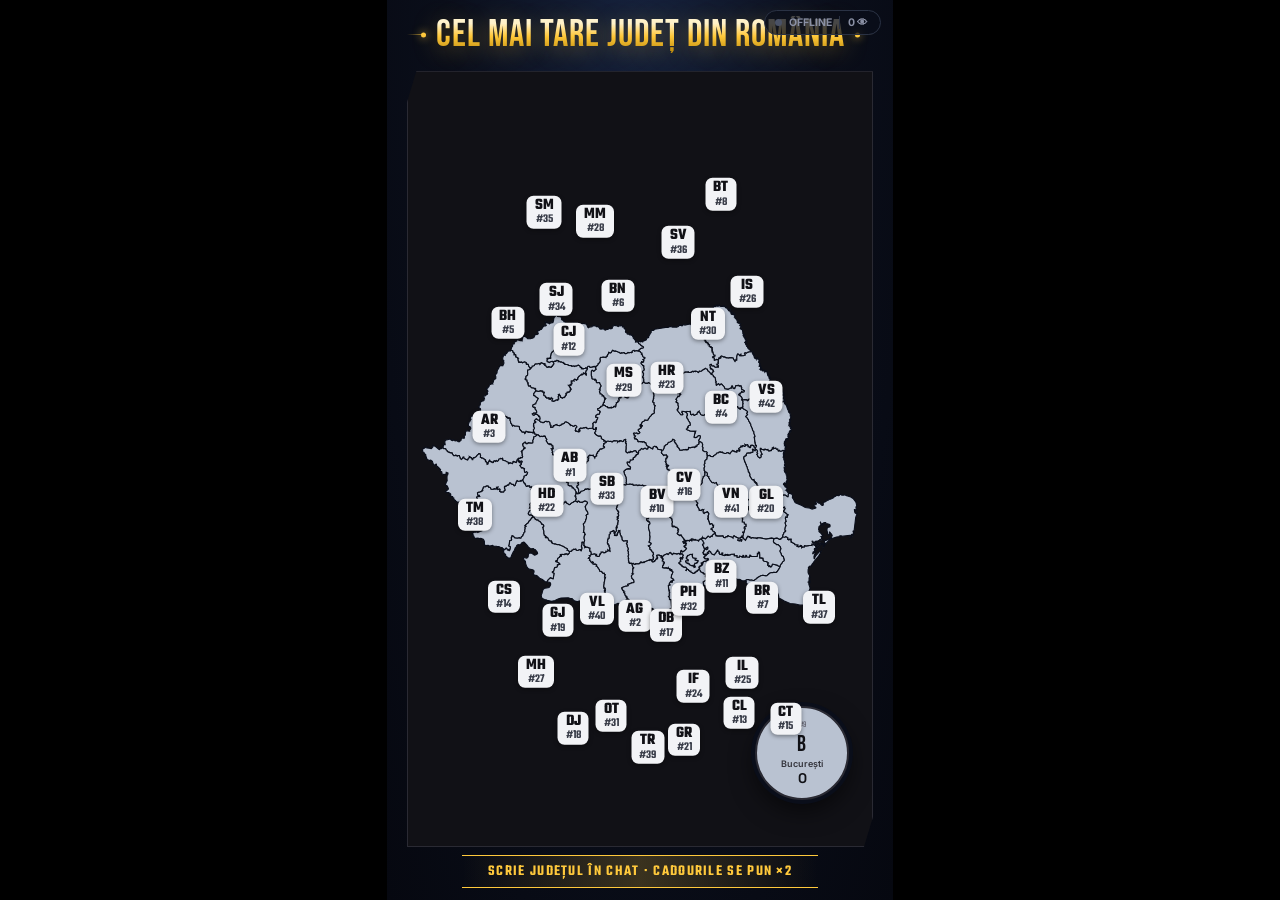
==== commit a9a91094: "Add files via upload" ====
--- a/static/index.html
+++ b/static/index.html
@@ -9,6 +9,7 @@
 <link rel="stylesheet" href="/static/style.css">
 </head>
 <body>
+<div class="stage-wrap" id="stageWrap">
 <div class="stage">
 
   <div class="status-pill" id="statusPill">
@@ -42,6 +43,7 @@
 </div>
 
 <div class="gift-layer" id="giftLayer"></div>
+</div>
 
 <script src="/static/data/romania.js"></script>
 <script src="/static/app.js"></script>
--- a/static/style.css
+++ b/static/style.css
@@ -6,12 +6,22 @@
 }
 *{box-sizing:border-box;}
 html,body{margin:0;padding:0;width:100%;height:100%;
-  background:radial-gradient(ellipse at 50% -10%, #16233F 0%, #0A0E1A 55%, #060810 100%);
+  background:#000;
   color:var(--ink);
   font-family:'Inter',sans-serif;overflow:hidden;}
-.stage{display:flex;flex-direction:column;align-items:center;width:100vw;height:100vh;padding:16px 20px 12px;box-sizing:border-box;}
-.titlebar{display:flex;align-items:center;justify-content:center;gap:18px;margin-bottom:8px;position:relative;width:100%;max-width:1000px;flex-shrink:0;}
-.titlebar .tline{flex:1;height:1px;max-width:220px;position:relative;
+
+/* container 9:16 - centrat, cu bare negre pe laterale daca fereastra
+   nu are deja acest raport (dimensiunea reala e calculata in app.js) */
+.stage-wrap{
+  position:relative;
+  margin:0 auto;
+  background:radial-gradient(ellipse at 50% -10%, #16233F 0%, #0A0E1A 55%, #060810 100%);
+  overflow:hidden;
+  container-type: inline-size;
+}
+.stage{display:flex;flex-direction:column;align-items:center;width:100%;height:100%;padding:16px 20px 12px;box-sizing:border-box;}
+.titlebar{display:flex;align-items:center;justify-content:center;gap:10px;margin-bottom:8px;position:relative;width:100%;max-width:100%;flex-shrink:0;}
+.titlebar .tline{flex:1;height:1px;max-width:40px;position:relative;
   background:linear-gradient(90deg, transparent, rgba(255,201,60,0.7));}
 .titlebar .tline.right{ background:linear-gradient(90deg, rgba(255,201,60,0.7), transparent); }
 .titlebar .tline::after{content:'';position:absolute;top:50%;width:5px;height:5px;border-radius:50%;
@@ -20,34 +30,44 @@
 .titlebar .tline.right::after{ left:0; }
 .titlebar h1{
   font-family:'Bebas Neue',sans-serif;font-weight:400;
-  font-size:clamp(24px,3.4vw,44px);
-  margin:0;letter-spacing:2.5px;white-space:nowrap;
+  font-size:clamp(22px, 7.5cqw, 38px);
+  line-height:0.98;
+  margin:0;letter-spacing:1px;text-align:center;
   background:linear-gradient(180deg,#FFF6D8 20%,#FFC93C 55%,#B8860B 100%);
   -webkit-background-clip:text;background-clip:text;color:transparent;
   text-shadow:0 4px 24px rgba(255,201,60,0.35);
 }
+@container (max-width: 380px){
+  .titlebar .tline{ display:none; }
+}
 .supporters-bar{
-  display:flex; gap:10px; justify-content:center; flex-wrap:wrap;
-  margin:0 0 10px; max-width:1000px; width:100%; flex-shrink:0;
+  display:flex; gap:6px; justify-content:center; flex-wrap:nowrap;
+  margin:0 0 10px; max-width:100%; width:100%; flex-shrink:0;
 }
 .supporter-card{
-  display:flex; align-items:center; gap:8px;
+  display:flex; flex-direction:column; align-items:center; gap:3px;
   background:linear-gradient(180deg,#151C2E,#0E1420);
   border:1px solid #2A3244; border-radius:10px;
-  padding:6px 13px 6px 9px;
+  padding:7px 4px 6px;
   box-shadow:0 4px 10px rgba(0,0,0,0.3);
-}
-.supporter-card .sc-num{
-  font-family:'Bebas Neue',sans-serif; font-size:19px; width:15px; text-align:center; color:#4A5266;
-}
-.supporter-card.r1 .sc-num{ color:var(--legendary); text-shadow:0 0 8px rgba(255,201,60,0.6); }
-.supporter-card.r2 .sc-num{ color:#C9CEDB; text-shadow:0 0 6px rgba(201,206,219,0.5); }
-.supporter-card.r3 .sc-num{ color:#E08A4D; text-shadow:0 0 6px rgba(224,138,77,0.5); }
-.supporter-card.r4 .sc-num{ color:var(--rare); }
-.supporter-card.r5 .sc-num{ color:var(--epic); }
+  flex:1 1 0; min-width:0; max-width:88px;
+}
+.sc-shield-wrap{ position:relative; }
+.sc-num{
+  position:absolute; top:-7px; left:-7px; z-index:1;
+  width:16px; height:16px; border-radius:50%;
+  background:#0B0E17; border:1.5px solid #4A5266;
+  display:flex; align-items:center; justify-content:center;
+  font-family:'Bebas Neue',sans-serif; font-size:9.5px; color:#C9CEDB;
+}
+.supporter-card.r1 .sc-num{ border-color:var(--legendary); color:var(--legendary); }
+.supporter-card.r2 .sc-num{ border-color:#C9CEDB; color:#C9CEDB; }
+.supporter-card.r3 .sc-num{ border-color:#E08A4D; color:#E08A4D; }
+.supporter-card.r4 .sc-num{ border-color:var(--rare); color:var(--rare); }
+.supporter-card.r5 .sc-num{ border-color:var(--epic); color:var(--epic); }
 
 .sc-shield{
-  position:relative; width:32px; height:35px; flex-shrink:0;
+  position:relative; width:30px; height:33px; flex-shrink:0;
   display:flex; align-items:center; justify-content:center;
   clip-path:polygon(50% 0%,100% 16%,100% 62%,50% 100%,0% 62%,0% 16%);
   background:linear-gradient(180deg,#2A3244,#171C28);
@@ -55,10 +75,10 @@
 }
 .sc-shield .sc-crown{
   position:absolute; top:-9px; left:50%; transform:translateX(-50%);
-  font-size:10px; filter:drop-shadow(0 1px 2px rgba(0,0,0,0.6));
+  font-size:9px; filter:drop-shadow(0 1px 2px rgba(0,0,0,0.6));
 }
 .sc-shield .sc-initials{
-  font-family:'Bebas Neue',sans-serif; font-size:11px; color:#fff; letter-spacing:0.3px;
+  font-family:'Bebas Neue',sans-serif; font-size:10px; color:#fff; letter-spacing:0.2px;
 }
 .supporter-card.r1 .sc-shield{ background:linear-gradient(180deg,#5A4310,#2A2008); border-color:var(--legendary);
   box-shadow:0 0 10px rgba(255,201,60,0.55); }
@@ -68,9 +88,11 @@
 .supporter-card.r4 .sc-shield{ border-color:var(--rare); box-shadow:0 0 8px rgba(79,195,247,0.35); }
 .supporter-card.r5 .sc-shield{ border-color:var(--epic); box-shadow:0 0 8px rgba(200,109,255,0.35); }
 
-.sc-info{ line-height:1.2; }
-.sc-name{ font-family:'Inter',sans-serif; font-weight:700; font-size:11.5px; color:#F0F1F5; }
-.sc-pts{ font-family:'Teko',sans-serif; font-weight:600; font-size:12.5px; color:#7C8394; letter-spacing:.4px; }
+.sc-name{
+  font-family:'Inter',sans-serif; font-weight:700; font-size:9.5px; color:#F0F1F5;
+  max-width:100%; overflow:hidden; text-overflow:ellipsis; white-space:nowrap;
+}
+.sc-pts{ font-family:'Teko',sans-serif; font-weight:600; font-size:12px; color:#7C8394; letter-spacing:.3px; }
 .supporter-card.r1 .sc-pts{ color:var(--legendary); }
 .supporter-card.r2 .sc-pts{ color:#C9CEDB; }
 .supporter-card.r3 .sc-pts{ color:#E08A4D; }
@@ -118,13 +140,13 @@
   border-top:1px solid #FFC93C;border-bottom:1px solid #FFC93C;
   color:#FFC93C;text-transform:uppercase;
 }
-.gift-layer{position:fixed;inset:0;pointer-events:none;display:flex;align-items:center;justify-content:center;z-index:80;overflow:hidden;}
+.gift-layer{position:absolute;inset:0;pointer-events:none;display:flex;align-items:center;justify-content:center;z-index:80;overflow:hidden;}
 
 .status-pill{
-  position:fixed; top:14px; right:16px; z-index:50;
-  display:flex; align-items:center; gap:8px;
+  position:absolute; top:10px; right:12px; z-index:50;
+  display:flex; align-items:center; gap:7px;
   background:rgba(10,14,26,0.75); border:1px solid #2A3244; border-radius:20px;
-  padding:6px 14px 6px 12px; font-family:'Inter',sans-serif; font-weight:700; font-size:11.5px; color:#8A90A4;
+  padding:5px 12px 5px 10px; font-family:'Inter',sans-serif; font-weight:700; font-size:10.5px; color:#8A90A4;
 }
 .status-pill .dot{width:7px;height:7px;border-radius:50%;background:#4A5266;flex-shrink:0;}
 .status-pill.live{ color:#E8E8EC; }
@@ -141,9 +163,9 @@
   transform-origin:top center;animation:rayFade 4.4s ease-out forwards;}
 @keyframes rayFade{ 0%{opacity:0;} 15%{opacity:1;} 80%{opacity:.6;} 100%{opacity:0;} }
 
-.fcard{position:relative;text-align:center;transform:scale(.5) translateY(30px);opacity:0;}
+.fcard{position:relative;text-align:center;transform:scale(.5) translateY(30px);opacity:0;max-width:88cqw;}
 .fcard-frame{
-  position:relative;padding:30px 40px;
+  position:relative;padding:5.5cqw 7cqw;
   clip-path:polygon(6% 0,100% 0,94% 100%,0 100%);
   background:linear-gradient(180deg,#1C1C24,#111116);
   border:1px solid #333;
@@ -152,16 +174,18 @@
   background:conic-gradient(from 90deg, transparent 0deg, rgba(255,255,255,.05) 10deg, transparent 20deg);
   animation:beamSpin 8s linear infinite;}
 @keyframes beamSpin{ to{ transform:rotate(360deg); } }
-.fcard-rarity-tag{position:relative;font-family:'Teko',sans-serif;font-weight:600;font-size:15px;letter-spacing:2px;
-  color:var(--common); margin-bottom:12px; text-transform:uppercase;}
-.fcard-avatar{position:relative;width:74px;height:74px;border-radius:4px;margin:0 auto 12px;
-  display:flex;align-items:center;justify-content:center;font-family:'Bebas Neue',sans-serif;font-size:26px;color:#fff;
+.fcard-rarity-tag{position:relative;font-family:'Teko',sans-serif;font-weight:600;font-size:clamp(12px,3.6cqw,16px);letter-spacing:2px;
+  color:var(--common); margin-bottom:10px; text-transform:uppercase;}
+.fcard-avatar{position:relative;width:clamp(52px,15cqw,78px);height:clamp(52px,15cqw,78px);border-radius:4px;margin:0 auto 12px;
+  display:flex;align-items:center;justify-content:center;font-family:'Bebas Neue',sans-serif;font-size:clamp(19px,5.5cqw,27px);color:#fff;
   background:#26262E;border:2px solid #444;transform:rotate(45deg);}
 .fcard-avatar span{ transform:rotate(-45deg); display:block; }
-.fcard-user{position:relative;font-family:'Inter',sans-serif;font-weight:600;font-size:13px;color:#B8BCC4;}
-.fcard-county{position:relative;font-family:'Bebas Neue',sans-serif;font-size:40px;letter-spacing:2px;color:#fff;margin-top:2px;}
-.fcard-points{position:relative;font-family:'Teko',sans-serif;font-weight:600;font-size:20px;margin-top:10px;letter-spacing:1px;}
-.fcard-sub{position:relative;font-size:11px;color:var(--muted);margin-top:2px;}
+.fcard-user{position:relative;font-family:'Inter',sans-serif;font-weight:600;font-size:clamp(11px,3.2cqw,14px);color:#B8BCC4;
+  max-width:80cqw;margin:0 auto;overflow-wrap:break-word;}
+.fcard-county{position:relative;font-family:'Bebas Neue',sans-serif;font-size:clamp(26px,9.5cqw,42px);letter-spacing:1px;color:#fff;margin-top:2px;
+  max-width:82cqw;margin-left:auto;margin-right:auto;line-height:1.02;overflow-wrap:break-word;}
+.fcard-points{position:relative;font-family:'Teko',sans-serif;font-weight:600;font-size:clamp(15px,4.8cqw,21px);margin-top:10px;letter-spacing:1px;}
+.fcard-sub{position:relative;font-size:clamp(9.5px,2.8cqw,11.5px);color:var(--muted);margin-top:2px;}
 
 .fcard.show{animation:fcardIn 2.5s cubic-bezier(.16,1,.3,1) forwards;}
 @keyframes fcardIn{
@@ -179,16 +203,16 @@
 .fcard.rare .fcard-rarity-tag{ color:var(--rare); }
 .fcard.rare .fcard-county{ text-shadow:0 0 16px rgba(79,195,247,0.6); }
 
-.fcard.epic .fcard-frame{ border-color:var(--epic); box-shadow:0 0 55px rgba(200,109,255,0.45); padding:34px 46px; }
+.fcard.epic .fcard-frame{ border-color:var(--epic); box-shadow:0 0 55px rgba(200,109,255,0.45); padding:6cqw 7.5cqw; }
 .fcard.epic .fcard-rarity-tag{ color:var(--epic); }
-.fcard.epic .fcard-county{ font-size:46px; text-shadow:0 0 20px rgba(200,109,255,0.7); }
-
-.fcard.legendary .fcard-frame{ border-color:var(--legendary); box-shadow:0 0 90px rgba(255,201,60,0.6); padding:40px 54px;
+.fcard.epic .fcard-county{ font-size:clamp(28px,10.5cqw,46px); text-shadow:0 0 20px rgba(200,109,255,0.7); }
+
+.fcard.legendary .fcard-frame{ border-color:var(--legendary); box-shadow:0 0 90px rgba(255,201,60,0.6); padding:7cqw 8.5cqw;
   background:linear-gradient(180deg,#242010,#111116);}
 .fcard.legendary .fcard-rarity-tag{ color:var(--legendary);
   background:linear-gradient(90deg,#FFC93C,#fff,#FFC93C); -webkit-background-clip:text;background-clip:text;color:transparent; }
 .fcard.legendary .fcard-avatar{ border-color:var(--legendary); }
-.fcard.legendary .fcard-county{ font-size:56px; text-shadow:0 0 30px rgba(255,201,60,0.9); }
+.fcard.legendary .fcard-county{ font-size:clamp(30px,12cqw,52px); text-shadow:0 0 30px rgba(255,201,60,0.9); }
 .fcard.legendary .fcard-points{ color:var(--legendary); }
 .fcard.legendary.show{ animation:fcardLegendIn 4.4s cubic-bezier(.16,1,.3,1) forwards; }
 @keyframes fcardLegendIn{
@@ -200,3 +224,26 @@
 }
 
 </style>
+
+/* ---- animatie mica la fiecare comentariu (nu doar la cadou) ---- */
+.comment-pop{
+  position:absolute;
+  transform:translate(-50%,-50%);
+  pointer-events:none;
+  z-index:60;
+  display:flex; align-items:center; gap:4px;
+  background:#F2F3F6; color:#111116;
+  padding:3px 9px; border-radius:20px;
+  font-family:'Inter',sans-serif; font-weight:700; font-size:11.5px;
+  white-space:nowrap;
+  box-shadow:0 2px 6px rgba(0,0,0,0.45);
+  animation:commentPop 1.5s ease-out forwards;
+}
+.comment-pop .cp-plus{ color:#0C8C74; font-family:'Teko',sans-serif; font-weight:700; font-size:13px; }
+@keyframes commentPop{
+  0%{ opacity:0; transform:translate(-50%,-40%) scale(0.7); }
+  14%{ opacity:1; transform:translate(-50%,-90%) scale(1.08); }
+  22%{ transform:translate(-50%,-95%) scale(1); }
+  75%{ opacity:1; }
+  100%{ opacity:0; transform:translate(-50%,-130%) scale(0.96); }
+}
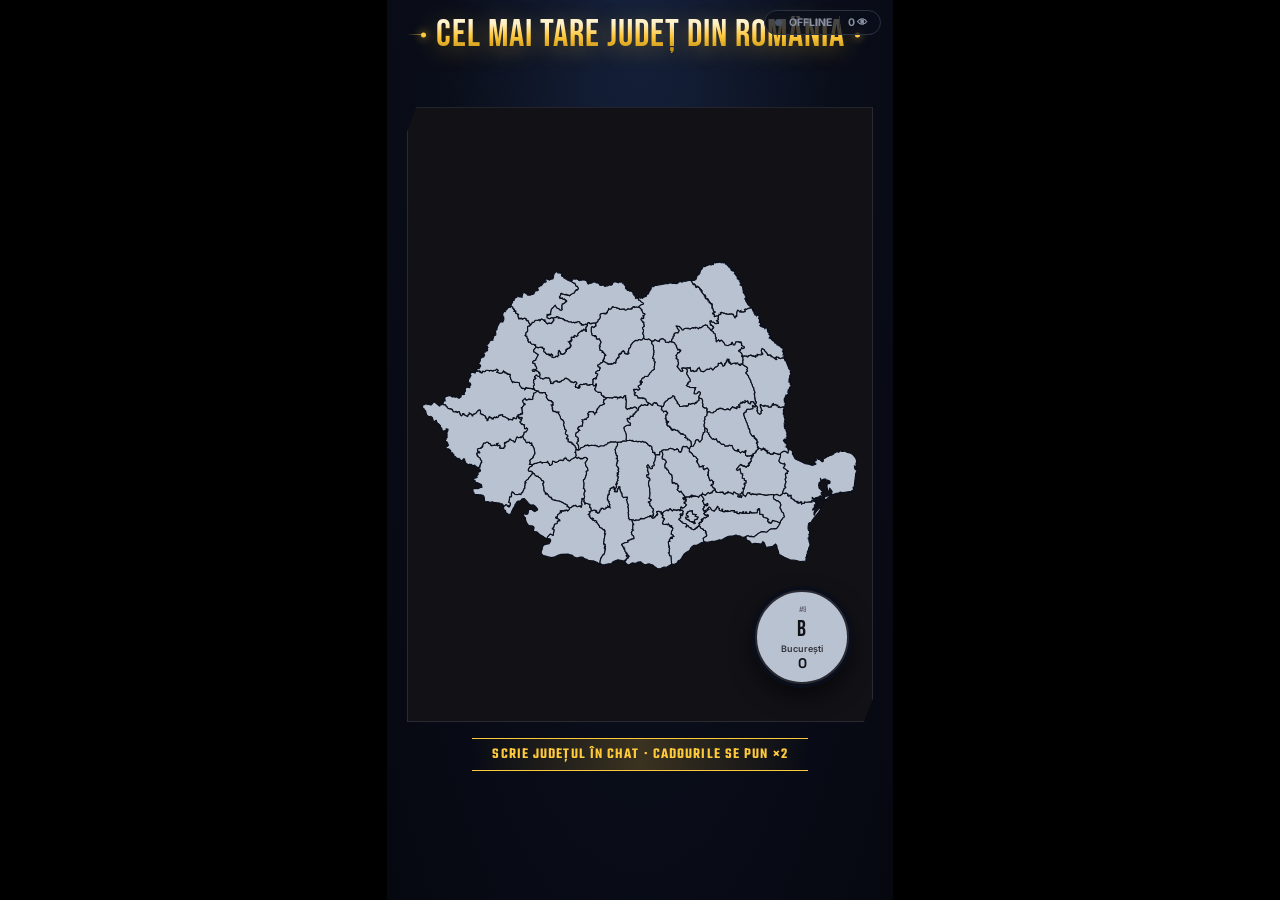
==== commit 0c824d9f: "Add files via upload" ====
--- a/static/index.html
+++ b/static/index.html
@@ -25,6 +25,7 @@
   </div>
 
   <div class="supporters-bar" id="supportersBar"></div>
+  <div class="counties-bar" id="countiesBar"></div>
 
   <div class="map-wrap">
     <svg id="map-svg" viewBox="0 0 612.36395 432.29416" xmlns="http://www.w3.org/2000/svg">
@@ -40,6 +41,8 @@
 
   <div class="cta-bar">SCRIE JUDEȚUL ÎN CHAT · CADOURILE SE PUN ×2</div>
 
+  <div class="bottom-safe"></div>
+
 </div>
 
 <div class="gift-layer" id="giftLayer"></div>
--- a/static/style.css
+++ b/static/style.css
@@ -17,7 +17,7 @@
   margin:0 auto;
   background:radial-gradient(ellipse at 50% -10%, #16233F 0%, #0A0E1A 55%, #060810 100%);
   overflow:hidden;
-  container-type: inline-size;
+  container-type: size;
 }
 .stage{display:flex;flex-direction:column;align-items:center;width:100%;height:100%;padding:16px 20px 12px;box-sizing:border-box;}
 .titlebar{display:flex;align-items:center;justify-content:center;gap:10px;margin-bottom:8px;position:relative;width:100%;max-width:100%;flex-shrink:0;}
@@ -97,7 +97,42 @@
 .supporter-card.r2 .sc-pts{ color:#C9CEDB; }
 .supporter-card.r3 .sc-pts{ color:#E08A4D; }
 
+/* ---- top 3 judete, sub top 3 jucatori ---- */
+.counties-bar{
+  display:flex; gap:6px; justify-content:center; flex-wrap:nowrap;
+  margin:0 0 10px; width:100%; flex-shrink:0;
+  min-height:26px;
+}
+.county-mini{
+  display:flex; align-items:center; gap:6px;
+  background:linear-gradient(180deg,#151C2E,#0E1420);
+  border:1px solid #2A3244; border-radius:20px;
+  padding:5px 12px;
+  flex:1 1 0; min-width:0; max-width:150px;
+  justify-content:center;
+}
+.cm-rank{
+  font-family:'Bebas Neue',sans-serif; font-size:13px; color:#4A5266;
+  width:14px; text-align:center; flex-shrink:0;
+}
+.county-mini.r1 .cm-rank{ color:var(--legendary); }
+.county-mini.r2 .cm-rank{ color:#C9CEDB; }
+.county-mini.r3 .cm-rank{ color:#E08A4D; }
+.county-mini.r1{ border-color:var(--legendary); box-shadow:0 0 10px rgba(255,201,60,0.3); }
+.county-mini.r2{ border-color:#C9CEDB; }
+.county-mini.r3{ border-color:#E08A4D; }
+.cm-name{
+  font-family:'Inter',sans-serif; font-weight:700; font-size:11px; color:#F0F1F5;
+  overflow:hidden; text-overflow:ellipsis; white-space:nowrap;
+}
+.cm-pts{
+  font-family:'Teko',sans-serif; font-weight:600; font-size:12px; color:#7C8394;
+  flex-shrink:0;
+}
+.county-mini.r1 .cm-pts{ color:var(--legendary); }
+
 .map-wrap{position:relative;flex:1 1 auto;min-height:0;width:100%;max-width:1000px;display:flex;align-items:center;justify-content:center;
+  margin-bottom:8px;
   background:#111116;
   clip-path:polygon(2% 0,100% 0,100% 96%,98% 100%,0 100%,0 4%);
   border:1px solid #2A2A33;}
@@ -109,17 +144,6 @@
 .jud.tier-3{fill:#E8752E;stroke:#E08A4D;filter:drop-shadow(0 0 10px #E08A4D);}
 .jud.tier-4{fill:#35C7F0;stroke:var(--rare);filter:drop-shadow(0 0 10px var(--rare));}
 .jud.tier-5{fill:#9B4FE0;stroke:var(--epic);filter:drop-shadow(0 0 10px var(--epic));}
-.rank-badge{position:absolute;transform:translate(-50%,-50%);pointer-events:none;
-  font-family:'Teko',sans-serif;font-weight:700;font-size:16px;color:#111116;
-  background:#F2F3F6;padding:2px 8px;border-radius:7px;
-  box-shadow:0 1.5px 4px rgba(0,0,0,0.4);
-  display:flex;flex-direction:column;align-items:center;line-height:1.02;white-space:nowrap;}
-.rank-badge .rk{font-size:12px;color:#3A3E4A;font-weight:600;}
-.rank-badge.tier-1{background:#FFF3D0;box-shadow:0 0 0 2px var(--legendary), 0 2px 6px rgba(0,0,0,.35);font-size:18px;}
-.rank-badge.tier-2{background:#EAEDF2;box-shadow:0 0 0 2px #C9CEDB, 0 2px 6px rgba(0,0,0,.35);}
-.rank-badge.tier-3{background:#FBE3D0;box-shadow:0 0 0 2px #E08A4D, 0 2px 6px rgba(0,0,0,.35);}
-.rank-badge.tier-4{background:#DCF3FC;box-shadow:0 0 0 2px var(--rare), 0 2px 6px rgba(0,0,0,.35);}
-.rank-badge.tier-5{background:#F1E3FC;box-shadow:0 0 0 2px var(--epic), 0 2px 6px rgba(0,0,0,.35);}
 .buc-circle{position:absolute;right:5%;bottom:6%;width:94px;height:94px;border-radius:50%;
   background:var(--zero-fill);display:flex;flex-direction:column;align-items:center;justify-content:center;
   border:2px solid #2A2A33;box-shadow:0 0 0 4px #0A0E1A, 0 10px 24px rgba(0,0,0,0.6);
@@ -134,12 +158,15 @@
 .buc-circle .buc-name{font-size:9px;color:#33333B;font-weight:600;}
 .buc-circle .buc-score{font-family:'Space Grotesk',sans-serif;font-weight:700;font-size:14px;color:#111116;}
 .cta-bar{
-  margin-top:8px;font-family:'Teko',sans-serif;font-weight:600;font-size:15px;letter-spacing:1.3px;
-  padding:5px 26px;flex-shrink:0;
+  margin-top:8px;font-family:'Teko',sans-serif;font-weight:600;font-size:clamp(11px,3.6cqw,15px);letter-spacing:1.1px;
+  padding:5px 20px;flex-shrink:0;max-width:92%;text-align:center;
   background:linear-gradient(90deg,transparent,#FFC93C33,transparent);
   border-top:1px solid #FFC93C;border-bottom:1px solid #FFC93C;
   color:#FFC93C;text-transform:uppercase;
 }
+/* zona libera de jos - aici TikTok isi suprapune comentariile live,
+   nu punem nimic important in ea */
+.bottom-safe{ flex-shrink:0; width:100%; height:13cqh; }
 .gift-layer{position:absolute;inset:0;pointer-events:none;display:flex;align-items:center;justify-content:center;z-index:80;overflow:hidden;}
 
 .status-pill{
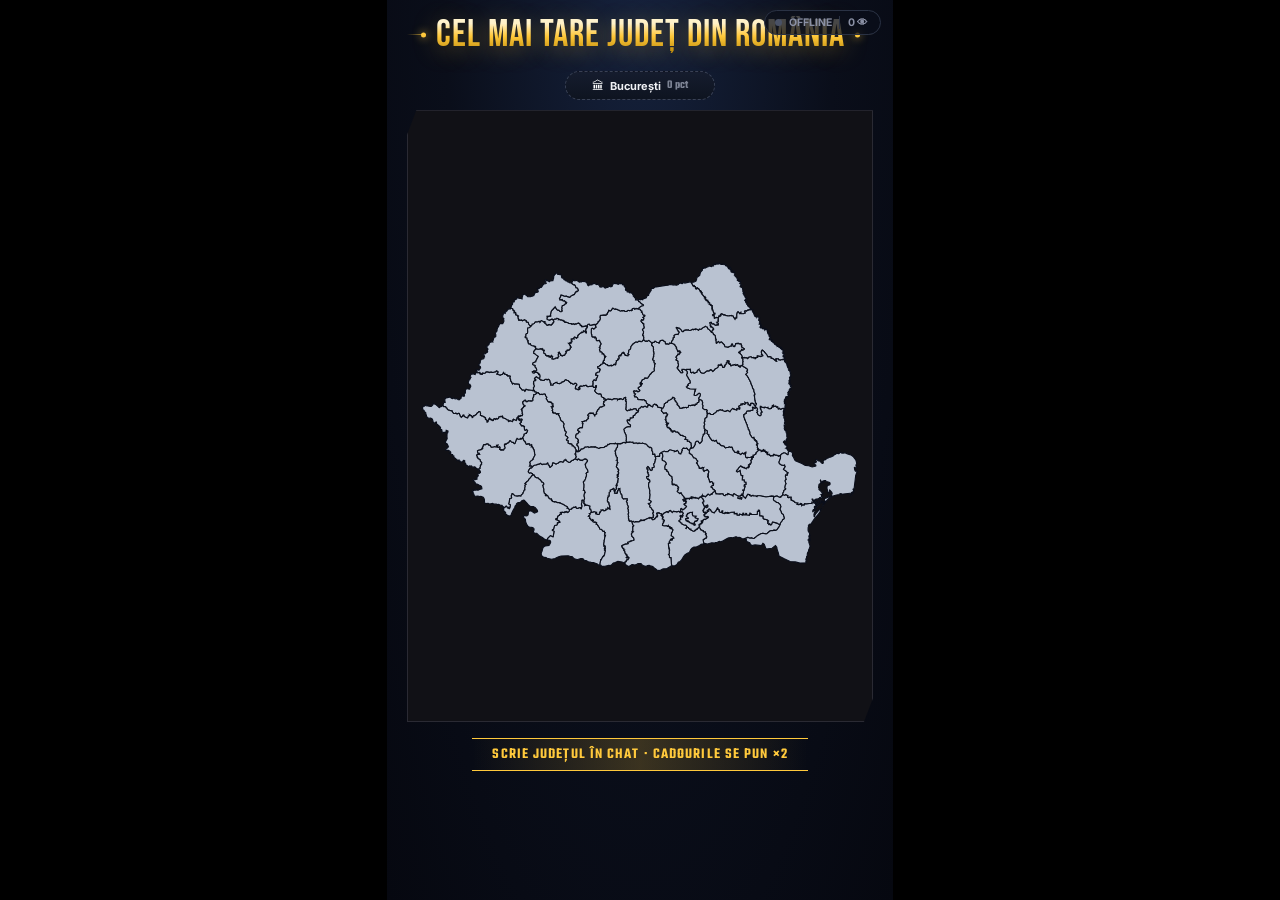
==== commit 11b3fbc2: "Add files via upload" ====
--- a/static/index.html
+++ b/static/index.html
@@ -31,12 +31,6 @@
     <svg id="map-svg" viewBox="0 0 612.36395 432.29416" xmlns="http://www.w3.org/2000/svg">
       <g id="path-group"></g>
     </svg>
-    <div class="buc-circle" id="bucCircle">
-      <span class="buc-rank">#—</span>
-      <span class="buc-code">B</span>
-      <span class="buc-name">București</span>
-      <span class="buc-score">0</span>
-    </div>
   </div>
 
   <div class="cta-bar">SCRIE JUDEȚUL ÎN CHAT · CADOURILE SE PUN ×2</div>
--- a/static/style.css
+++ b/static/style.css
@@ -131,6 +131,11 @@
 }
 .county-mini.r1 .cm-pts{ color:var(--legendary); }
 
+/* chip special pentru Bucuresti - prea mic pe harta reala ca sa se
+   vada ceva pe el, asa ca sta mereu aici, langa top 3 judete */
+.county-mini.buc{ border-color:#3A4256; border-style:dashed; }
+.cm-icon{ font-size:12px; flex-shrink:0; }
+
 .map-wrap{position:relative;flex:1 1 auto;min-height:0;width:100%;max-width:1000px;display:flex;align-items:center;justify-content:center;
   margin-bottom:8px;
   background:#111116;
@@ -144,19 +149,6 @@
 .jud.tier-3{fill:#E8752E;stroke:#E08A4D;filter:drop-shadow(0 0 10px #E08A4D);}
 .jud.tier-4{fill:#35C7F0;stroke:var(--rare);filter:drop-shadow(0 0 10px var(--rare));}
 .jud.tier-5{fill:#9B4FE0;stroke:var(--epic);filter:drop-shadow(0 0 10px var(--epic));}
-.buc-circle{position:absolute;right:5%;bottom:6%;width:94px;height:94px;border-radius:50%;
-  background:var(--zero-fill);display:flex;flex-direction:column;align-items:center;justify-content:center;
-  border:2px solid #2A2A33;box-shadow:0 0 0 4px #0A0E1A, 0 10px 24px rgba(0,0,0,0.6);
-  transition:background .5s ease;}
-.buc-circle.tier-1{ background:#F0B400; box-shadow:0 0 0 4px #0A0E1A, 0 0 18px var(--legendary); }
-.buc-circle.tier-2{ background:#D3DCE8; box-shadow:0 0 0 4px #0A0E1A, 0 0 14px #C9CEDB; }
-.buc-circle.tier-3{ background:#E8752E; box-shadow:0 0 0 4px #0A0E1A, 0 0 14px #E08A4D; }
-.buc-circle.tier-4{ background:#35C7F0; box-shadow:0 0 0 4px #0A0E1A, 0 0 14px var(--rare); }
-.buc-circle.tier-5{ background:#9B4FE0; box-shadow:0 0 0 4px #0A0E1A, 0 0 14px var(--epic); }
-.buc-circle .buc-rank{font-size:9px;color:#6A6A76;font-family:'Teko',sans-serif;}
-.buc-circle .buc-code{font-family:'Bebas Neue',sans-serif;font-size:22px;letter-spacing:1px;color:#111116;}
-.buc-circle .buc-name{font-size:9px;color:#33333B;font-weight:600;}
-.buc-circle .buc-score{font-family:'Space Grotesk',sans-serif;font-weight:700;font-size:14px;color:#111116;}
 .cta-bar{
   margin-top:8px;font-family:'Teko',sans-serif;font-weight:600;font-size:clamp(11px,3.6cqw,15px);letter-spacing:1.1px;
   padding:5px 20px;flex-shrink:0;max-width:92%;text-align:center;
